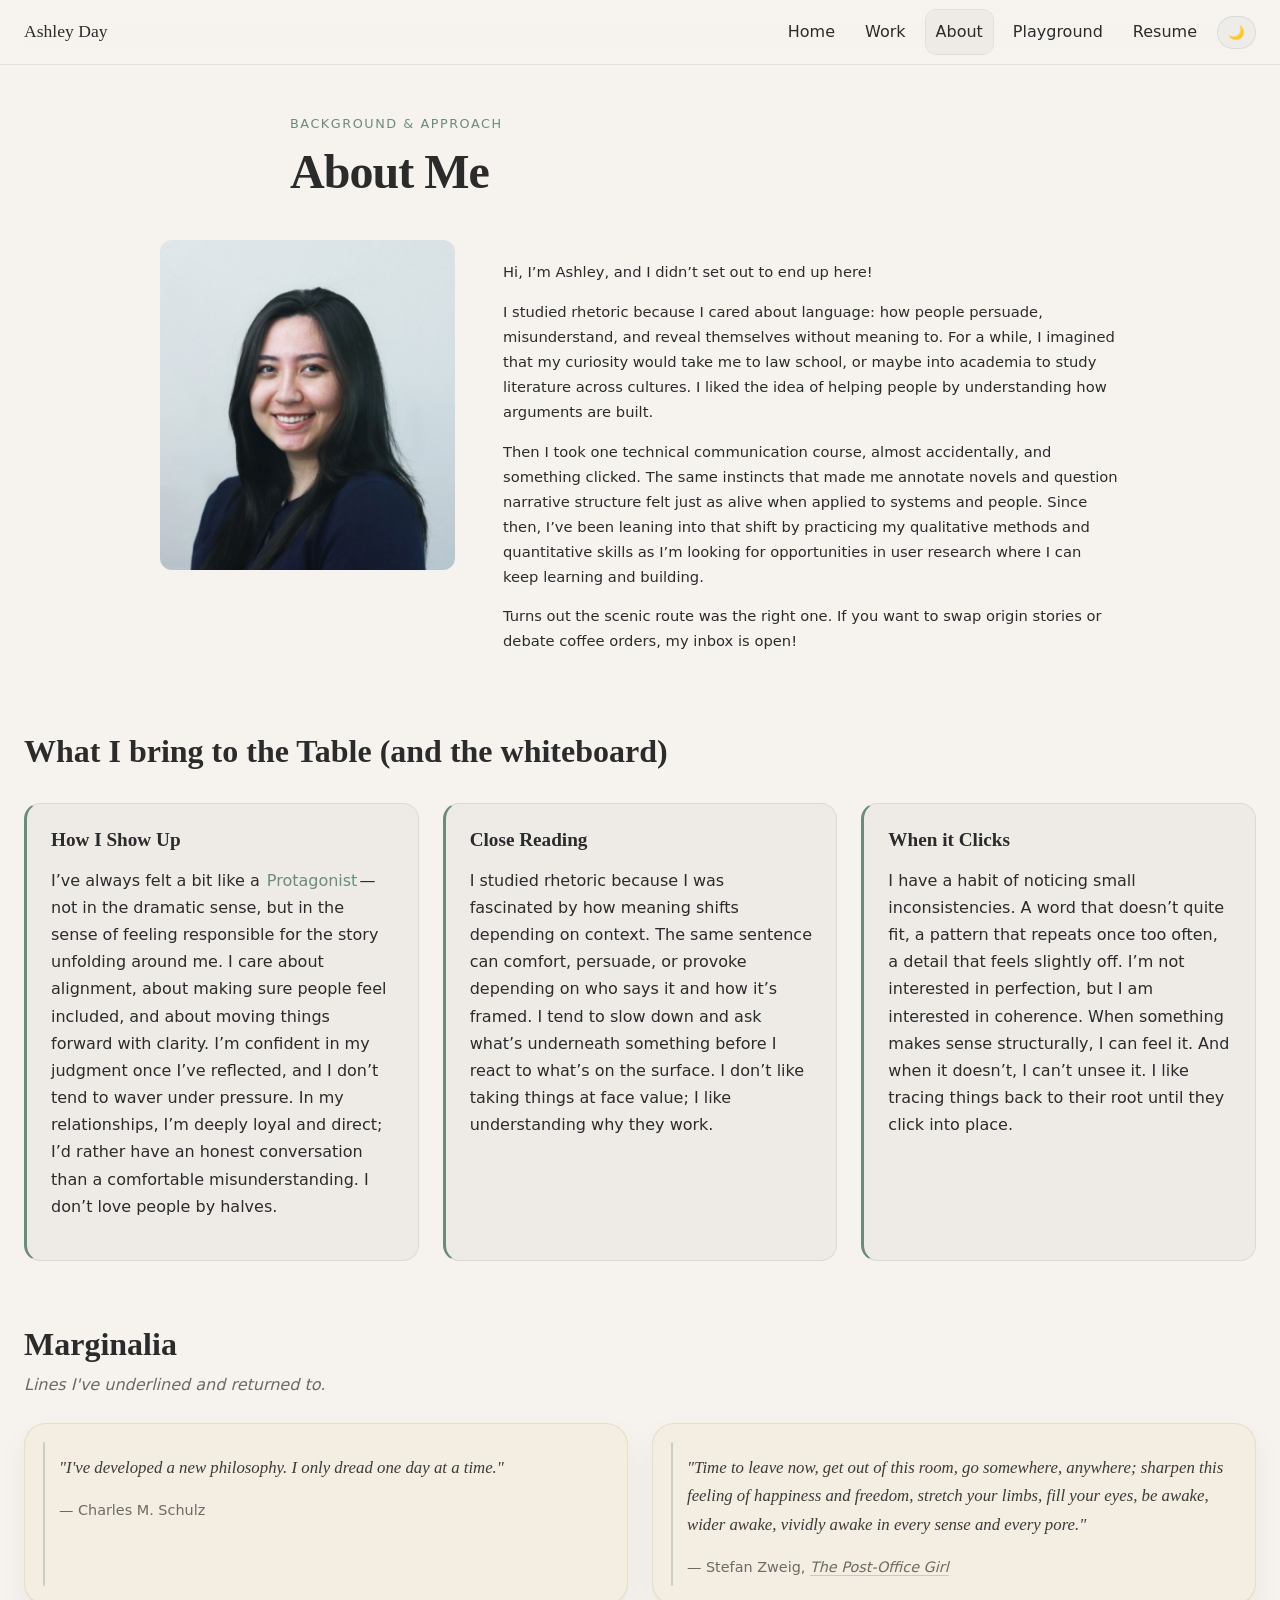
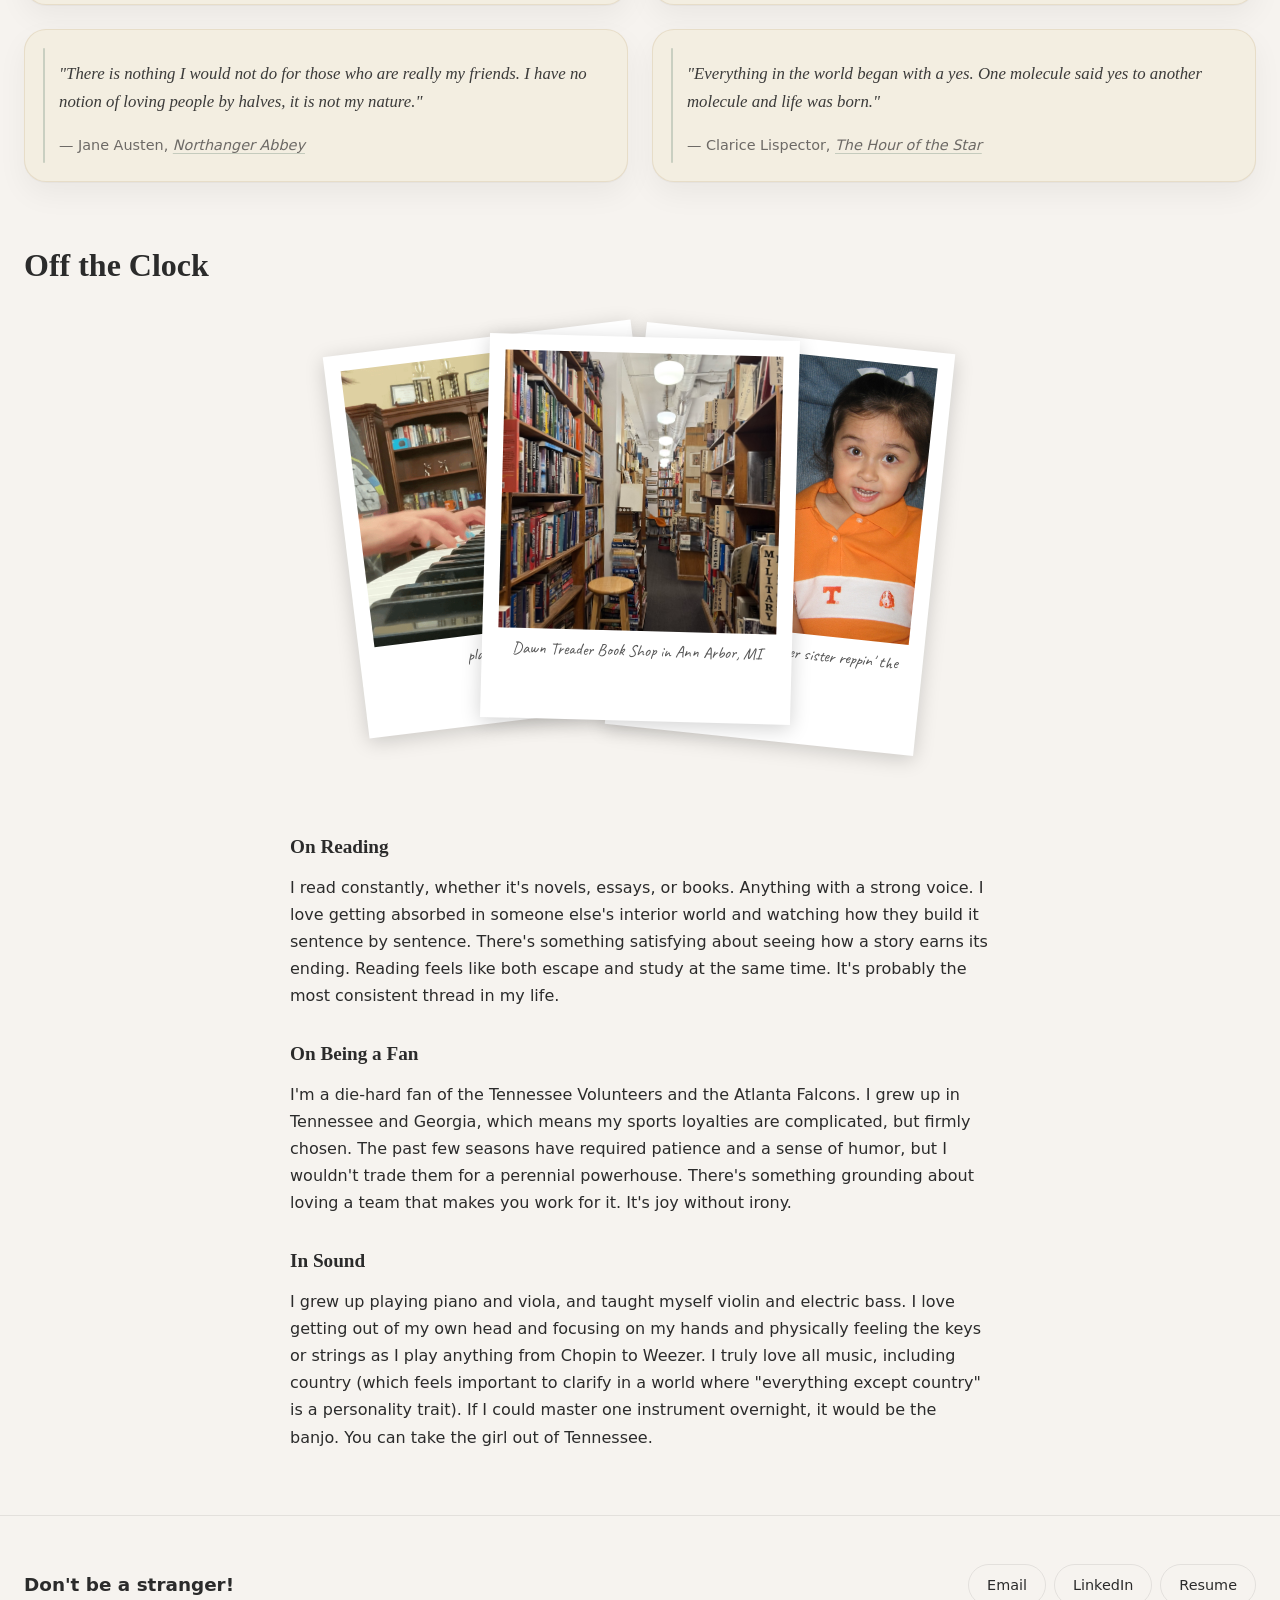
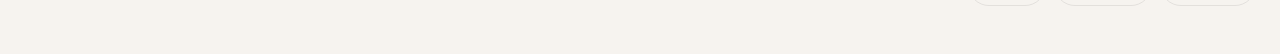
==== about.html @ da772ac4 "Initial commit: adding my portfolio html, css, and js files to repo" ====
<!doctype html>
<html lang="en" data-theme="light">

<head>
  <meta charset="utf-8" />
  <meta name="viewport" content="width=device-width, initial-scale=1" />
  <title>About Me</title>
  <link rel="preconnect" href="https://fonts.googleapis.com" />
  <link rel="preconnect" href="https://fonts.gstatic.com" crossorigin />
  <link href="https://fonts.googleapis.com/css2?family=Caveat:wght@400;500&display=swap" rel="stylesheet" />
  <link rel="stylesheet" href="styles.css" />
</head>

<body>
  <a class="skip-link" href="#main">Skip to content</a>

  <header class="site-header">
    <nav class="nav container" aria-label="Primary">
      <a class="brand" href="index.html">Ashley Day</a>
      <div class="nav-links">
        <a href="index.html">Home</a>
        <a href="projects/work.html">Work</a>
        <a class="active" href="about.html">About</a>
        <a href="playground.html">Playground</a>
        <a href="#">Resume</a>
        <button class="theme-toggle" type="button" aria-label="Toggle dark mode">
          <span class="theme-toggle__icon" aria-hidden="true">🌙</span>
        </button>
      </div>
    </nav>
  </header>

  <main id="main" class="container">
    <header class="page-header reading">
      <p class="kicker">Background & approach</p>
      <h1>About Me</h1>
    </header>

    <section class="about-intro">
      <img class="about-photo" src="images/aboutme.jpeg" alt="Ashley Day" />

      <div class="about-bio">
        <p>
          Hi, I’m Ashley, and I didn’t set out to end up here!
        </p>

        <p>
          I studied rhetoric because I cared about language: how people persuade, misunderstand, and reveal themselves
          without meaning to. For a
          while, I imagined that my curiosity would take me to law school, or maybe into academia to study literature
          across cultures. I liked the idea of helping people by understanding how arguments are built.
        </p>

        <p>
          Then I took one technical communication course, almost accidentally, and something clicked. The same instincts
          that made me annotate novels and question narrative structure felt just as alive when applied to systems and
          people.
          Since then, I’ve been leaning into that shift by practicing my qualitative methods and
          quantitative skills as I’m looking for opportunities in user research where I can keep learning and building.

        </p>
        <p>
          Turns out the scenic route was the right one. If you want to swap origin stories or debate coffee orders, my
          inbox is open!
        </p>
      </div>
    </section>

    <section class="section">
      <h2>What I bring to the Table (and the whiteboard)</h2>

      <div class="cards">
        <article class="card">
          <h3>How I Show Up</h3>
          <p>I’ve always felt a bit like a <a class="tooltip-link"
              href="https://www.16personalities.com/enfj-personality" target="_blank" rel="noopener"
              data-tooltip="ENFJ — The Protagonist">Protagonist</a>—not in the dramatic sense, but in the sense of
            feeling
            responsible for the story unfolding around me. I care about alignment, about making sure people feel
            included, and about moving things forward with clarity. I’m confident in my judgment once I’ve reflected,
            and I don’t tend to waver under pressure. In my relationships, I’m deeply loyal and direct; I’d rather have
            an honest conversation than a comfortable misunderstanding. I don’t love people by halves.
          </p>
        </article>

        <article class="card">
          <h3>Close Reading</h3>
          <p>I studied rhetoric because I was fascinated by how meaning shifts depending on context. The same sentence
            can comfort, persuade, or provoke depending on who says it and how it’s framed. I tend to slow down and ask
            what’s underneath something before I react to what’s on the surface. I don’t like taking things at face
            value; I like understanding why they work.</p>
        </article>

        <article class="card">
          <h3>When it Clicks</h3>
          <p>I have a habit of noticing small inconsistencies. A word that doesn’t quite fit, a pattern that repeats
            once too often, a detail that feels slightly off. I’m not interested in perfection, but I am interested in
            coherence. When something makes sense structurally, I can feel it. And when it doesn’t, I can’t unsee it. I
            like tracing things back to their root until they click into place.
          </p>
        </article>
      </div>
    </section>

    <section class="section">
      <h2>Marginalia</h2>
      <h4>Lines I've underlined and returned to.</h4>

      <div class="quote-grid">
        <blockquote class="quote card" tabindex="0">
          <p>"I've developed a new philosophy. I only dread one day at a time."</p>
          <cite>— Charles M. Schulz</cite>
        </blockquote>

        <blockquote class="quote card" tabindex="0">
          <p>"Time to leave now, get out of this room, go somewhere, anywhere; sharpen this feeling of happiness and
            freedom, stretch your limbs, fill your eyes, be awake, wider awake, vividly awake in every sense and every
            pore."</p>
          <cite>— Stefan Zweig, <em>The Post-Office Girl</em></cite>
        </blockquote>

        <blockquote class="quote card" tabindex="0">
          <p>"There is nothing I would not do for those who are really my friends. I have no notion of loving people by
            halves, it is not my nature."</p>
          <cite>— Jane Austen, <em>Northanger Abbey</em></cite>
        </blockquote>

        <blockquote class="quote card" tabindex="0">
          <p>"Everything in the world began with a yes. One molecule said yes to another molecule and life was born."
          </p>
          <cite>— Clarice Lispector, <em>The Hour of the Star</em></cite>
        </blockquote>
      </div>
    </section>

    <section class="section">
      <h2>Off the Clock</h2>

      <div class="polaroid-stack">
        <div class="polaroid" data-slot="left" tabindex="0" role="button" aria-label="View photo">
          <img src="images/piano.GIF" alt="Playing the piano" />
          <p class="polaroid-caption">playing the piano</p>
        </div>
        <div class="polaroid" data-slot="center">
          <img src="images/bookstore.jpg" alt="Bookstore" />
          <p class="polaroid-caption">Dawn Treader Book Shop in Ann Arbor, MI</p>
        </div>
        <div class="polaroid" data-slot="right" tabindex="0" role="button" aria-label="View photo">
          <img src="images/go vols.jpg" alt="Baby Ashley and sister in Vols gear" />
          <p class="polaroid-caption">Baby Ashley and my younger sister reppin' the Vols</p>
        </div>
      </div>

      <div class="reading">
        <h3>On Reading</h3>
        <p>I read constantly, whether it's novels, essays, or books. Anything with a strong voice. I love getting
          absorbed in someone else's interior world and watching how they build it sentence by sentence. There's
          something
          satisfying about seeing how a story earns its ending. Reading feels like both escape and study at the same
          time.
          It's probably the most consistent thread in my life.</p>

        <h3>On Being a Fan</h3>
        <p>I'm a die-hard fan of the Tennessee Volunteers and the Atlanta Falcons. I grew up in Tennessee and Georgia,
          which means my sports loyalties are complicated, but firmly chosen. The past few seasons have required
          patience
          and a sense of humor, but I wouldn't trade them for a perennial powerhouse. There's something grounding about
          loving a team that makes you work for it. It's joy without irony.</p>

        <h3>In Sound</h3>
        <p>I grew up playing piano and viola, and taught myself violin and electric bass. I love getting out of my own
          head and focusing on my hands and physically feeling the keys or strings as I play anything from Chopin to
          Weezer. I truly love all music, including country (which feels important to clarify in a world where
          "everything
          except country" is a personality trait). If I could master one instrument overnight, it would be the banjo.
          You
          can take the girl out of Tennessee.</p>
      </div>
    </section>


  </main>

  <footer class="site-footer">
    <div class="container footer-inner">
      <div class="footer-cta">
        <p class="muted">Don't be a stranger!</p>
      </div>
      <div class="footer-links footer-links--styled">
        <a href="mailto:ashhday@umich.edu">Email</a>
        <a href="https://www.linkedin.com/in/ashleyhday/" target="_blank">LinkedIn</a>
        <a href="#">Resume</a>
      </div>
    </div>
  </footer>

  <script src="script.js"></script>
</body>

</html>
---- styles.css ----
/* ---------- Base + tokens ---------- */
:root {
  --bg: #f6f3ef;
  --text: #2b2b2b;
  --muted: #6d6a66;
  --card: rgba(0, 0, 0, 0.03);
  --border: rgba(0, 0, 0, 0.08);
  --accent: #6e8b7a;
  --accent-soft: #c48a8a;

  --space-xs: 4px;
  --space-sm: 8px;
  --space-base: 16px;
  --space-md: 24px;
  --space-lg: 32px;
  --space-xl: 48px;
  --space-xxl: 64px;

  --radius: 16px;
  --reading: 700px;
  --container: 1300px;
}

[data-theme="dark"] {
  --bg: #1e1e1e;
  --text: #e8e6e3;
  --muted: #b8b5b2;
  --card: rgba(255, 255, 255, 0.04);
  --border: rgba(255, 255, 255, 0.12);
  --accent: #8faf9d;
  --accent-soft: #d8a3a3;
}

/* ---------- Reset-ish ---------- */
* {
  box-sizing: border-box;
}

.theme-transitioning *,
.theme-transitioning *::before,
.theme-transitioning *::after {
  transition: background-color 0.25s ease, color 0.25s ease,
    border-color 0.25s ease, outline-color 0.25s ease !important;
}

html,
body {
  height: 100%;
}

body {
  margin: 0;
  background: var(--bg);
  color: var(--text);
  font-family: ui-sans-serif, system-ui, -apple-system, Segoe UI, Roboto, Arial, sans-serif;
  line-height: 1.7;
}

img {
  max-width: 100%;
  height: auto;
  display: block;
}

a {
  color: inherit;
  text-underline-offset: 0.2em;
}

a:hover {
  text-decoration-color: var(--accent);
}

/* specialized link on home hero */
.about-hero .univ-link {
  text-decoration: none;
  display: inline-block;
  margin-bottom: var(--space-sm);
  color: inherit;
  background: linear-gradient(to right, #00274c, #ffcb05) no-repeat left center;
  background-size: 0% 100%;
  border-radius: 3px;
  padding: 0 3px;
  transition: background-size 0.3s ease, color 0.3s ease;
}

.about-hero .univ-link:hover {
  background-size: 100% 100%;
  color: #fff;
}

.about-hero .univ-emoji {
  margin-left: var(--space-xs);
  color: inherit;
  /* don't change color on hover */
  vertical-align: middle;
}

.skip-link {
  position: absolute;
  left: -999px;
  top: 8px;
  background: var(--bg);
  border: 1px solid var(--border);
  padding: 8px 12px;
  border-radius: 10px;
}

.skip-link:focus {
  left: 8px;
  z-index: 10;
}

/* ---------- Layout ---------- */
.container {
  max-width: var(--container);
  margin: 0 auto;
  padding: 0 var(--space-md);
}

.reading {
  max-width: var(--reading);
  margin-inline: auto;
}

.section {
  margin-block: var(--space-xxl);
}

/* ---------- About ---------- */
.about-intro {
  max-width: 960px;
  margin-inline: auto;
  display: flex;
  align-items: flex-start;
  gap: var(--space-xl);
}

.about-photo {
  width: 295px;
  height: 330px;
  min-width: 295px;
  border-radius: 12px;
  object-fit: cover;
  object-position: center top;
  display: block;
  flex-shrink: 0;
}

@media (max-width: 640px) {
  .about-intro {
    flex-direction: column;
    align-items: center;
  }

  .about-photo {
    width: 100%;
    min-width: unset;
    max-width: 320px;
    height: 280px;
  }
}

.about-bio {
  padding-top: var(--space-xs);
  font-size: 0.92rem;
}

.tooltip-link {
  text-decoration: none;
  color: var(--accent);
  position: relative;
  background: linear-gradient(var(--accent), var(--accent)) no-repeat left center;
  background-size: 0% 100%;
  border-radius: 3px;
  padding: 0 2px;
  transition: background-size 0.25s ease, color 0.25s ease;
}

.tooltip-link:hover {
  background-size: 100% 100%;
  color: var(--bg);
}

.tooltip-link::after {
  content: attr(data-tooltip);
  position: absolute;
  bottom: calc(100% + 8px);
  left: 50%;
  transform: translateX(-50%);
  background: var(--text);
  color: var(--bg);
  font-size: 0.78rem;
  font-family: ui-sans-serif, system-ui, sans-serif;
  padding: 4px 10px;
  border-radius: 6px;
  white-space: nowrap;
  opacity: 0;
  pointer-events: none;
  transition: opacity 0.15s ease;
}

.tooltip-link:hover::after {
  opacity: 1;
}

.quote-grid {
  display: grid;
  gap: var(--space-md);
  grid-template-columns: 1fr;
}

@media (min-width: 600px) {
  .quote-grid {
    grid-template-columns: 1fr 1fr;
  }
}

@media (min-width: 1400px) {
  .quote-grid {
    grid-template-columns: repeat(4, 1fr);
  }
}

.quote p {
  font-style: italic;
  color: var(--muted);
  margin: 0 0 var(--space-sm) 0;
}

.quote cite {
  font-size: 0.85rem;
  color: var(--muted);
  font-style: normal;
}

.reading>h3 {
  margin-top: var(--space-lg);
}

.section:not(.reading)>h2 {
  white-space: nowrap;
}

/* ---------- Hero + page headers ---------- */
.about-hero {
  padding: var(--space-xxl) 0 var(--space-xl);
}

.page-header {
  padding: var(--space-xl) 0 var(--space-lg);
}

.cta-row {
  display: flex;
  gap: var(--space-sm);
  flex-wrap: wrap;
}

/* ---------- Header / nav ---------- */
.site-header {
  position: sticky;
  top: 0;
  background: color-mix(in srgb, var(--bg) 92%, transparent);
  backdrop-filter: blur(10px);
  border-bottom: 1px solid var(--border);
  z-index: 5;
}

.nav {
  display: flex;
  align-items: center;
  justify-content: space-between;
  min-height: 64px;
}

.brand {
  font-family: ui-serif, Georgia, "Times New Roman", Times, serif;
  font-size: 1.1rem;
  text-decoration: none;
}

.nav-links {
  display: flex;
  gap: 10px;
  align-items: center;
}

.nav-links a {
  text-decoration: none;
  padding: 8px 10px;
  border-radius: 10px;
}

.nav-links a.active {
  outline: 1px solid var(--border);
  background: var(--card);
}

.theme-toggle {
  border: 1px solid var(--border);
  background: var(--card);
  border-radius: 999px;
  padding: 8px 10px;
  cursor: pointer;
}

/* ---------- Typography ---------- */
h1,
h2,
h3 {
  font-family: ui-serif, Georgia, "Times New Roman", Times, serif;
  line-height: 1.2;
  margin: 0 0 var(--space-sm) 0;
}

h1 {
  font-size: 3rem;
  letter-spacing: -0.02em;
}

h2 {
  font-size: 2rem;
  margin-top: var(--space-xl);
}

h3 {
  font-size: 1.2rem;
}

.kicker {
  letter-spacing: 0.12em;
  text-transform: uppercase;
  font-size: 0.8rem;
  color: var(--accent);
  margin: 0 0 var(--space-sm) 0;
}

.lede {
  font-size: 1.1rem;
  color: var(--muted);
  margin: 0 0 var(--space-md) 0;
}

/* ---------- Buttons ---------- */
.button {
  display: inline-block;
  padding: 10px 14px;
  border-radius: 999px;
  background: var(--text);
  color: var(--bg);
  text-decoration: none;
  border: 1px solid var(--text);
}

.button-ghost {
  background: transparent;
  color: var(--text);
  border: 1px solid var(--border);
}


/* ---------- Cards ---------- */
.cards {
  display: grid;
  gap: var(--space-md);
  grid-template-columns: 1fr;
  margin-top: var(--space-lg);
}

@media (min-width: 900px) {
  .cards {
    grid-template-columns: repeat(3, 1fr);
  }
}

.card {
  border: 1px solid var(--border);
  background: var(--card);
  border-radius: var(--radius);
  padding: var(--space-md);
}

.cards .card {
  border-left: 3px solid var(--accent);
}

.cards .card:hover {
  background: color-mix(in srgb, var(--accent) 6%, var(--bg));
  box-shadow: 0 4px 20px color-mix(in srgb, var(--accent) 12%, transparent);
}

.bullets {
  padding-left: 18px;
  margin: var(--space-sm) 0 0 0;
}

.bullets li {
  margin: 6px 0;
}


.section > h4 {
  font-weight: normal;
  font-style: italic;
  color: var(--muted);
  font-size: 1rem;
  margin: 0 0 var(--space-md) 0;
}

/* Card base */
.quote.card {
  position: relative;
  margin: 0;
  /* blockquote default margins */
  padding: 30px 28px 24px 34px;
  /* extra left padding for margin line */
  border-radius: 22px;

  /* vintage paper */
  background: color-mix(in srgb, #e8d5a3 18%, var(--bg));
  border: 1px solid color-mix(in srgb, #c4a97d 25%, transparent);

  /* soft lift */
  box-shadow:
    0 1px 0 rgba(0, 0, 0, .03),
    0 12px 30px rgba(0, 0, 0, .05);

  overflow: hidden;
}

/* Notebook margin rule */
.quote.card::before {
  content: "";
  position: absolute;
  left: 18px;
  top: 18px;
  bottom: 18px;
  width: 2px;
  border-radius: 2px;
  background: color-mix(in srgb, var(--accent) 35%, transparent);
  opacity: .9;
}

/* Bookish oversized opening quote mark */
.quote.card::after {
  position: absolute;
  top: -14px;
  right: 18px;
  font-family: ui-serif, Georgia, "Times New Roman", Times, serif;
  font-size: 92px;
  line-height: 1;
  color: color-mix(in srgb, var(--text) 6%, transparent);
  pointer-events: none;
}

/* Quote text */
.quote.card p {
  margin: 0;
  font-family: ui-serif, Georgia, "Times New Roman", Times, serif;
  font-style: italic;
  font-size: 1.05rem;
  line-height: 1.7;
  color: color-mix(in srgb, var(--text) 92%, transparent);
}

/* Citation = footnote */
.quote.card cite {
  display: block;
  margin-top: 16px;
  font-family: ui-sans-serif, system-ui, -apple-system, Segoe UI, Roboto, Arial, sans-serif;
  font-size: .9rem;
  color: var(--muted);
  font-style: normal;
  /* keep cite from being italic */
}

/* Keep book titles italic inside cite */
.quote.card cite em {
  font-style: italic;
}

/* Dark mode adjustments */
[data-theme="dark"] .quote.card {
  background: color-mix(in srgb, #6b5a3a 18%, var(--bg));
  border-color: rgba(255, 255, 255, .12);
  box-shadow:
    0 1px 0 rgba(255, 255, 255, .04),
    0 18px 40px rgba(0, 0, 0, .35);
}

[data-theme="dark"] .quote.card::after {
  color: rgba(255, 255, 255, .06);
}


.quote.card cite em {
  text-decoration: underline;
  text-decoration-thickness: 1px;
  text-underline-offset: 3px;
  text-decoration-color: color-mix(in srgb, var(--accent) 35%, transparent);
}

/* ---------- Work grid ---------- */
.projects-grid {
  display: grid;
  gap: var(--space-md);
  grid-template-columns: 1fr;
  margin-bottom: var(--space-xxl);
}

@media (min-width: 900px) {
  .projects-grid {
    grid-template-columns: 1fr 1fr;
  }
}

.project-card {
  display: grid;
  grid-template-columns: 1fr;
  gap: var(--space-md);
  padding: var(--space-md);
  border-radius: var(--radius);
  border: 1px solid var(--border);
  background: var(--card);
  text-decoration: none;
}

.project-card:hover {
  outline: 1px solid color-mix(in srgb, var(--accent) 40%, transparent);
}

.project-card__thumb {
  border-radius: 14px;
  border: 1px dashed color-mix(in srgb, var(--accent) 30%, var(--border));
  background: color-mix(in srgb, var(--accent) 5%, var(--bg));
  min-height: 140px;
  display: grid;
  place-items: center;
  color: var(--muted);
}

.tags {
  display: flex;
  flex-wrap: wrap;
  gap: 8px;
  margin-top: var(--space-sm);
}

.tag {
  font-size: 0.8rem;
  padding: 4px 10px;
  border-radius: 999px;
  border: 1px solid var(--border);
  color: var(--muted);
}

.tag-soft {
  border-color: color-mix(in srgb, var(--accent-soft) 35%, var(--border));
}

.tag--research {
  background: #e8f5f0;
  border-color: #a8d5c2;
  color: #2d7a5e;
}

.tag--design {
  background: #f0ecfa;
  border-color: #c4b3f0;
  color: #6942c4;
}

.tag--code {
  background: #e8f0fb;
  border-color: #a8c0ee;
  color: #2b5cb8;
}

.tag--status {
  background: #fef7e6;
  border-color: #f0d080;
  color: #a07010;
}

[data-theme="dark"] .tag--research {
  background: color-mix(in srgb, #2d7a5e 15%, transparent);
  border-color: color-mix(in srgb, #2d7a5e 40%, transparent);
  color: #6ecfaa;
}

[data-theme="dark"] .tag--design {
  background: color-mix(in srgb, #6942c4 15%, transparent);
  border-color: color-mix(in srgb, #6942c4 40%, transparent);
  color: #b49cf0;
}

[data-theme="dark"] .tag--code {
  background: color-mix(in srgb, #2b5cb8 15%, transparent);
  border-color: color-mix(in srgb, #2b5cb8 40%, transparent);
  color: #8eb4f0;
}

[data-theme="dark"] .tag--status {
  background: color-mix(in srgb, #a07010 15%, transparent);
  border-color: color-mix(in srgb, #a07010 40%, transparent);
  color: #e0b040;
}

/* ---------- Syllabus ---------- */
.syllabus h2 {
  margin-bottom: var(--space-xs);
}

.syllabus-intro {
  font-style: italic;
  color: var(--muted);
  margin-bottom: var(--space-xl);
}

.syllabus-group {
  margin-bottom: var(--space-xl);
}

.syllabus-category {
  font-size: 0.72rem;
  font-weight: 700;
  letter-spacing: 0.1em;
  text-transform: uppercase;
  color: var(--muted);
  margin-bottom: var(--space-md);
  padding-bottom: var(--space-xs);
  border-bottom: 1px solid var(--border);
}

.syllabus-list {
  list-style: none;
  padding: 0;
  margin: 0;
  display: flex;
  flex-direction: column;
  gap: var(--space-md);
}

.syllabus-entry {
  display: flex;
  flex-direction: column;
  gap: 4px;
}

.syllabus-title {
  font-weight: 600;
  font-size: 0.95rem;
  margin: 0;
}

.syllabus-by {
  font-weight: 400;
  color: var(--muted);
}

.syllabus-note {
  font-style: italic;
  color: var(--muted);
  font-size: 0.88rem;
  margin: 0;
}

/* ---------- Favorite Things Board ---------- */
.fav-board {
  margin-bottom: var(--space-xxl);
}

.fav-board__header {
  display: flex;
  align-items: flex-end;
  justify-content: space-between;
  margin-bottom: var(--space-md);
  gap: var(--space-md);
}

.fav-board__header h2 {
  font-size: 1.1rem;
  margin: 0 0 2px;
}

.fav-board__subtitle {
  font-size: 0.8rem;
  color: var(--muted);
  font-style: italic;
  margin: 0;
}

.fav-board__toggle {
  font-size: 0.72rem;
  color: var(--muted);
  background: none;
  border: 1px solid var(--border);
  border-radius: 999px;
  padding: 4px 12px;
  cursor: pointer;
  white-space: nowrap;
  flex-shrink: 0;
  transition: color 0.2s ease, border-color 0.2s ease;
}

.fav-board__toggle:hover {
  color: var(--text);
  border-color: var(--text);
}

.fav-board__viewport {
  margin-inline: var(--space-md);
  overflow: hidden;
}

@media (min-width: 1080px) {
  .fav-board__viewport {
    margin-inline: var(--space-xl);
  }
}

.fav-board__canvas {
  position: relative;
  width: 100%;
  min-height: 600px;
  overflow: hidden;
  /* corkboard surface */
  background-color: #b5874a;
  background-image:
    url("data:image/svg+xml,%3Csvg xmlns='http://www.w3.org/2000/svg' width='4' height='4'%3E%3Crect width='4' height='4' fill='%23b5874a'/%3E%3Crect x='0' y='0' width='2' height='2' fill='%23c2944e' opacity='0.4'/%3E%3Crect x='2' y='2' width='2' height='2' fill='%23a87840' opacity='0.35'/%3E%3Crect x='1' y='2' width='1' height='1' fill='%23be9050' opacity='0.25'/%3E%3C/svg%3E"),
    radial-gradient(ellipse at 20% 80%, rgba(80, 45, 10, 0.25) 0%, transparent 55%),
    radial-gradient(ellipse at 80% 20%, rgba(60, 35, 8, 0.18) 0%, transparent 50%);
  /* frame border */
  border: 14px solid #5c3a1e;
  border-radius: 6px;
  outline: 3px solid #3a2010;
  box-shadow:
    0 0 0 1px #7a5030,
    8px 12px 32px rgba(0, 0, 0, 0.45),
    0 2px 6px rgba(0, 0, 0, 0.25);
}

.board-item {
  position: absolute;
  cursor: grab;
  user-select: none;
  animation: board-float var(--dur, 4s) ease-in-out infinite var(--delay, 0s);
}

.board-item:active {
  cursor: grabbing;
}

.board-item.is-dragging {
  animation: none;
  cursor: grabbing;
  z-index: 4;
}

.board-item.is-parked {
  animation: none;
  cursor: grab;
  transition: transform 0.3s ease;
}

.board-item img {
  display: block;
  width: var(--img-w, 92px);
  height: auto;
  pointer-events: none;
  filter: sepia(12%) saturate(0.88) brightness(0.97);
  box-shadow: 2px 4px 12px rgba(0, 0, 0, 0.35);
  transition: box-shadow 0.2s ease;
}

.board-item.is-dragging img {
  box-shadow: none;
}

.board-item--framed {
  background: #fdf8ef;
  padding: 6px 6px 22px;
  box-shadow: 2px 4px 12px rgba(0, 0, 0, 0.35);
  transition: box-shadow 0.2s ease;
}

.board-item--framed img {
  box-shadow: none;
  transition: none;
}

.board-item--flat img {
  box-shadow: none;
  transition: none;
}

.board-item--framed.is-dragging {
  box-shadow: none;
}

.fav-board__hint {
  font-size: 0.75rem;
  color: var(--muted);
  margin-top: var(--space-xs);
  font-style: italic;
  text-align: center;
}

.fav-board__canvas.no-motion .board-item {
  animation: none;
}

@keyframes board-float {
  0%, 100% { transform: translateY(0px) rotate(var(--rot, 0deg)); }
  50%       { transform: translateY(-8px) rotate(var(--rot, 0deg)); }
}

/* ---------- Corkboard: responsive image sizing ---------- */
@media (max-width: 1023px) {
  .board-item img {
    width: min(var(--img-w, 85px), 110px) !important;
  }

  .fav-board__hint,
  .fav-board__toggle {
    display: none;
  }
}

@media (max-width: 767px) {
  .board-item img {
    width: min(var(--img-w, 75px), 85px) !important;
  }
}

/* ---------- Playground ---------- */
.two-col {
  display: grid;
  grid-template-columns: 1fr;
  gap: var(--space-md);
}

@media (min-width: 900px) {
  .two-col {
    grid-template-columns: 1fr 1fr;
  }
}

.panel {
  border: 1px solid var(--border);
  background: var(--card);
  border-radius: var(--radius);
  padding: var(--space-md);
}

.list {
  margin: 0;
  padding-left: 18px;
}

.list li {
  margin: 8px 0;
}

.mini-grid {
  display: grid;
  grid-template-columns: 1fr;
  gap: var(--space-md);
}

@media (min-width: 900px) {
  .mini-grid {
    grid-template-columns: repeat(3, 1fr);
  }
}

.mini-card {
  border: 1px solid var(--border);
  background: var(--card);
  border-radius: var(--radius);
  padding: var(--space-md);
}

/* ---------- Case study meta ---------- */
.meta {
  display: grid;
  grid-template-columns: 1fr;
  gap: var(--space-md);
  margin: var(--space-lg) 0 0 0;
  padding: 0;
}

@media (min-width: 900px) {
  .meta {
    grid-template-columns: repeat(4, 1fr);
  }
}

.meta dt {
  font-size: 0.8rem;
  color: var(--muted);
  text-transform: uppercase;
  letter-spacing: 0.08em;
}

.meta dd {
  margin: 4px 0 0 0;
}

.img-block {
  margin-top: var(--space-md);
  border: 1px dashed var(--border);
  border-radius: var(--radius);
  min-height: 220px;
  display: grid;
  place-items: center;
  color: var(--muted);
}

/* ---------- Back link ---------- */
.back-link {
  display: inline-flex;
  align-items: center;
  gap: 6px;
  font-size: 0.85rem;
  color: var(--muted);
  text-decoration: none;
  padding: var(--space-xl) 0 0;
  margin-bottom: var(--space-sm);
  transition: color 0.2s ease;
}

.back-link:hover {
  color: var(--text);
  text-decoration: none;
}

/* ---------- Footer ---------- */
.site-footer {
  border-top: 1px solid var(--border);
  margin-top: var(--space-xxl);
  padding: var(--space-xl) 0;
}

/* ---------- Polaroid stack ---------- */
.polaroid-stack {
  position: relative;
  width: 760px;
  height: 470px;
  margin: var(--space-lg) auto var(--space-xl);
}

.polaroid {
  position: absolute;
  top: 20px;
  left: 50%;
  width: 310px;
  background: #fff;
  padding: 16px 16px 60px;
  box-shadow: 0 4px 20px rgba(0, 0, 0, 0.18);
  transition: transform 0.4s cubic-bezier(0.34, 1.4, 0.64, 1),
    box-shadow 0.3s ease, z-index 0s;
}

.polaroid img {
  display: block;
  width: 100%;
  aspect-ratio: 1 / 1;
  object-fit: cover;
}

.polaroid-caption {
  font-family: "Caveat", cursive;
  font-size: 1.05rem;
  font-weight: 400;
  text-align: center;
  color: #555;
  margin: 10px 0 0;
  line-height: 1.2;
}

.polaroid[data-slot="left"] {
  transform: translateX(calc(-50% - 140px)) rotate(-7deg);
  z-index: 1;
  cursor: pointer;
}

.polaroid[data-slot="center"] {
  transform: translateX(-50%) rotate(1.5deg);
  z-index: 3;
  cursor: default;
}

.polaroid[data-slot="right"] {
  transform: translateX(calc(-50% + 140px)) rotate(6deg);
  z-index: 2;
  cursor: pointer;
}

.polaroid[data-slot="left"]:hover,
.polaroid[data-slot="right"]:hover {
  box-shadow: 0 8px 32px rgba(0, 0, 0, 0.28);
}

.footer-inner {
  display: flex;
  justify-content: space-between;
  align-items: center;
  gap: var(--space-md);
  flex-wrap: wrap;
}

.footer-cta {
  display: flex;
  flex-direction: column;
  align-items: flex-start;
  gap: var(--space-sm);
}

.footer-cta p {
  margin: 0;
  font-size: 1.15rem;
  font-weight: 600;
  color: var(--text);
}

.footer-links--styled {
  display: flex;
  gap: var(--space-sm);
}

.footer-links--styled a {
  display: inline-block;
  padding: 8px 18px;
  border-radius: 999px;
  border: 1px solid var(--border);
  text-decoration: none;
  font-size: 0.9rem;
  transition: border-color 0.2s ease, background 0.2s ease, color 0.2s ease;
}

.footer-links--styled a:hover {
  border-color: var(--accent);
  background: color-mix(in srgb, var(--accent) 8%, transparent);
  color: var(--accent);
}

.muted {
  color: var(--muted);
}

/* ---------- Slideshow ---------- */
.slideshow-wrapper {
  width: 100%;
  max-width: 960px;
  margin: var(--space-xl) auto var(--space-xxl);
}

/* Scope design tokens for slide interiors so they don't leak into page */
.slide-viewport {
  width: 100%;
  aspect-ratio: 16 / 9;
  position: relative;
  overflow: hidden;
  border-radius: 12px;
  box-shadow: 0 24px 64px rgba(0, 0, 0, 0.18);

  --sl-dark:    #1C1C1E;
  --sl-light:   #F7F6F3;
  --sl-purple:  #534AB7;
  --sl-purpleL: #EEEDFE;
  --sl-teal:    #0F6E56;
  --sl-tealL:   #E1F5EE;
  --sl-coral:   #993C1D;
  --sl-coralL:  #FAECE7;
  --sl-muted:   #888780;
  --sl-card:    #EFEFEB;
  --sl-blur1:   #D3D1C7;
  --sl-blur2:   #B4B2A9;
  --sl-serif:   'EB Garamond', Georgia, serif;
  --sl-sans:    'DM Sans', system-ui, sans-serif;
}

.slide {
  position: absolute;
  inset: 0;
  opacity: 0;
  pointer-events: none;
  transition: opacity 0.35s ease;
}

.slide.active {
  opacity: 1;
  pointer-events: auto;
}

.slide-title {
  background: var(--sl-dark);
  display: flex;
  align-items: flex-start;
  padding: 6% 7% 6% 9%;
}

.slide-title .accent-bar {
  position: absolute;
  left: 0;
  top: 0;
  bottom: 0;
  width: 3%;
  background: var(--sl-purple);
}

.slide-title .content {
  display: flex;
  flex-direction: column;
  justify-content: center;
  height: 100%;
  gap: 0;
}

.slide-title h1 {
  font-family: var(--sl-serif);
  font-size: clamp(2rem, 5.5vw, 3.6rem);
  font-weight: 700;
  color: #fff;
  line-height: 1.12;
  margin-bottom: 5%;
}

.slide-title .subtitle {
  font-size: clamp(0.6rem, 1.3vw, 0.85rem);
  color: var(--sl-muted);
  margin-bottom: 6%;
  letter-spacing: 0.01em;
}

.slide-title .meta {
  display: flex;
  flex-direction: column;
  gap: 0.3em;
}

.slide-title .meta-row {
  font-size: clamp(0.55rem, 1.1vw, 0.75rem);
  color: #666663;
}

.slide-title .meta-row strong {
  color: var(--sl-muted);
  font-weight: 500;
  margin-right: 0.4em;
}

.slide-content {
  background: var(--sl-light);
  padding: 3.5% 5%;
  display: flex;
  flex-direction: column;
}

.section-pill {
  display: inline-block;
  align-self: flex-start;
  font-size: clamp(0.5rem, 1vw, 0.65rem);
  font-weight: 500;
  padding: 0.3em 0.9em;
  border-radius: 4px;
  margin-bottom: 2.5%;
  letter-spacing: 0.04em;
}

.cols {
  display: grid;
  grid-template-columns: repeat(3, 1fr);
  gap: 3%;
  flex: 1;
}

.col {
  display: flex;
  flex-direction: column;
  gap: 0;
}

.doc-mock {
  background: var(--sl-card);
  border: 0.5px solid var(--sl-blur1);
  border-radius: 4px;
  padding: 8% 7%;
  flex: 0 0 auto;
  aspect-ratio: 3 / 2.6;
  display: flex;
  flex-direction: column;
  gap: 5px;
  overflow: hidden;
  margin-bottom: 4%;
}

.doc-line {
  height: 5px;
  border-radius: 2px;
  background: var(--sl-blur1);
}

.doc-line.dark { background: var(--sl-blur2); }

.doc-line.highlight {
  position: relative;
  border-radius: 2px;
}

.doc-line .word {
  position: absolute;
  left: 0;
  top: 50%;
  transform: translateY(-50%);
  font-size: 6px;
  font-weight: 600;
  font-family: var(--sl-sans);
  white-space: nowrap;
  padding: 1px 4px;
  border-radius: 2px;
  letter-spacing: 0.02em;
}

.col-title {
  font-family: var(--sl-serif);
  font-size: clamp(0.75rem, 1.7vw, 1.1rem);
  font-weight: 700;
  color: var(--sl-dark);
  margin-bottom: 3%;
  line-height: 1.2;
}

.col-body {
  font-size: clamp(0.55rem, 1.1vw, 0.75rem);
  color: var(--sl-muted);
  line-height: 1.55;
}

.slideshow-controls {
  display: flex;
  align-items: center;
  justify-content: center;
  gap: 1.5rem;
  margin-top: 1.4rem;
}

.ss-nav-btn {
  background: var(--text);
  color: var(--bg);
  border: none;
  border-radius: 8px;
  width: 44px;
  height: 44px;
  cursor: pointer;
  font-size: 1.1rem;
  display: flex;
  align-items: center;
  justify-content: center;
  transition: opacity 0.18s, transform 0.12s;
}

.ss-nav-btn:hover { opacity: 0.7; }
.ss-nav-btn:active { transform: scale(0.95); }
.ss-nav-btn:disabled { opacity: 0.25; cursor: default; }

.ss-nav-dots {
  display: flex;
  gap: 0.5rem;
  align-items: center;
}

.ss-nav-dot {
  width: 7px;
  height: 7px;
  border-radius: 50%;
  background: var(--border);
  border: 1px solid var(--border);
  cursor: pointer;
  padding: 0;
  transition: background 0.18s, transform 0.15s;
}

.ss-nav-dot.active {
  background: var(--text);
  border-color: var(--text);
  transform: scale(1.3);
}

.ss-slide-counter {
  font-size: 0.75rem;
  color: var(--muted);
  min-width: 3rem;
  text-align: center;
  font-variant-numeric: tabular-nums;
}

.case-meta {
  display: grid;
  grid-template-columns: repeat(3, 1fr);
  gap: var(--space-sm);
  margin-bottom: var(--space-xl);
}

.case-meta .card {
  border-left: 3px solid var(--accent);
}

@media (max-width: 600px) {
  .case-meta {
    grid-template-columns: 1fr;
  }
}

.case-section {
  margin-bottom: var(--space-xxl);
}

.case-section__label {
  padding-bottom: var(--space-xs);
  border-bottom: 1px solid var(--border);
  margin-bottom: var(--space-lg);
}

.case-grid {
  display: grid;
  grid-template-columns: repeat(3, 1fr);
  grid-template-rows: auto 1fr;
  column-gap: var(--space-xl);
  row-gap: 0;
  align-items: start;
}

.case-grid > div {
  display: grid;
  grid-row: span 2;
  grid-template-rows: subgrid;
  row-gap: var(--space-xs);
}

.case-grid h3 {
  font-size: 0.95rem;
  font-weight: 600;
  margin: 0;
}

.case-grid p,
.case-grid ul {
  font-size: 0.88rem;
  color: var(--muted);
  line-height: 1.65;
  margin: 0;
}

@media (max-width: 700px) {
  .case-grid {
    grid-template-columns: 1fr;
    grid-template-rows: unset;
  }

  .case-grid > div {
    grid-row: unset;
    grid-template-rows: unset;
  }
}

.case-img-placeholder {
  width: 100%;
  aspect-ratio: 16 / 7;
  background: var(--card);
  border: 1px dashed var(--border);
  border-radius: var(--radius);
  display: flex;
  align-items: center;
  justify-content: center;
  color: var(--muted);
  font-size: 0.78rem;
  letter-spacing: 0.04em;
  margin-bottom: var(--space-lg);
}

.case-rows {
  display: flex;
  flex-direction: column;
}

.case-row {
  display: grid;
  grid-template-columns: 200px 1fr;
  gap: var(--space-lg);
  padding: var(--space-md) 0;
  border-bottom: 1px solid var(--border);
}

.case-row:last-child {
  border-bottom: none;
}

.case-row h3 {
  font-size: 0.95rem;
  font-weight: 600;
  margin: 0;
  padding-top: 2px;
}

.case-row p {
  font-size: 0.88rem;
  color: var(--muted);
  line-height: 1.65;
  margin: 0;
}

@media (max-width: 600px) {
  .case-row {
    grid-template-columns: 1fr;
    gap: var(--space-xs);
  }
}
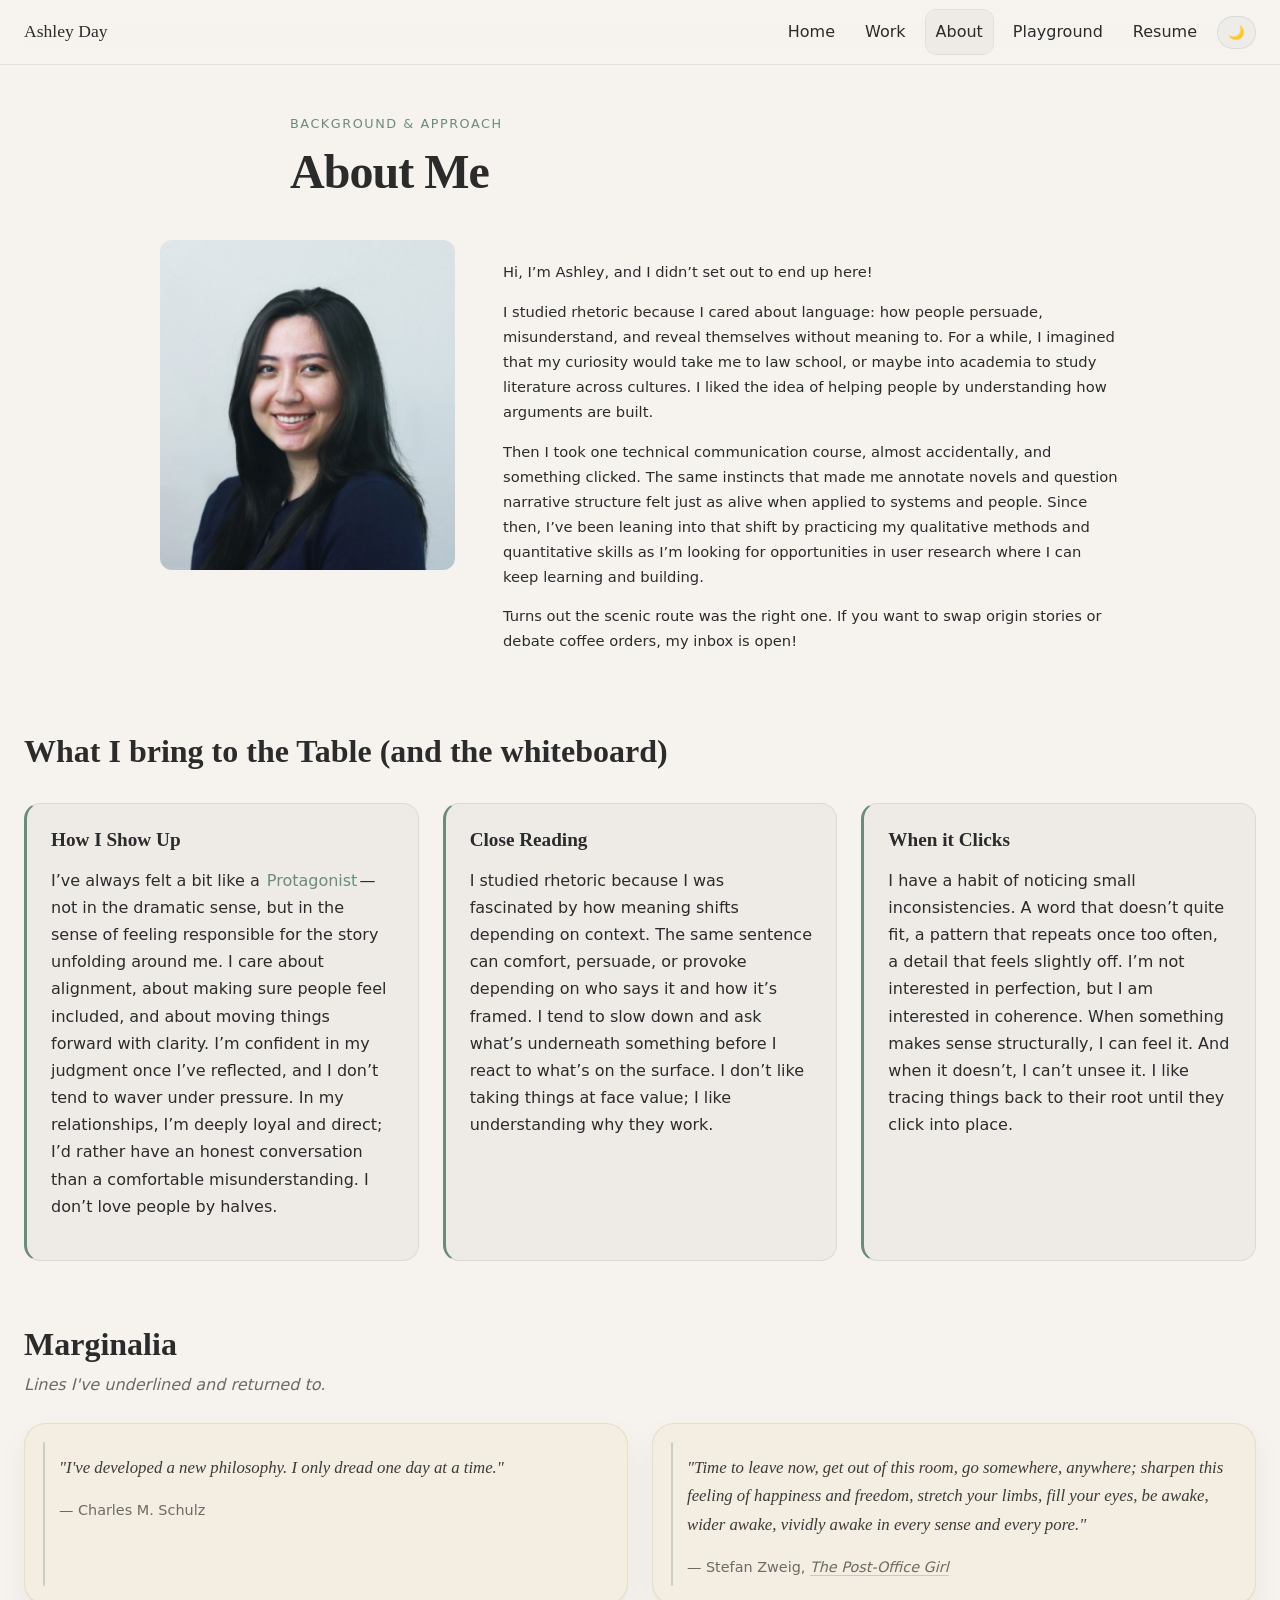
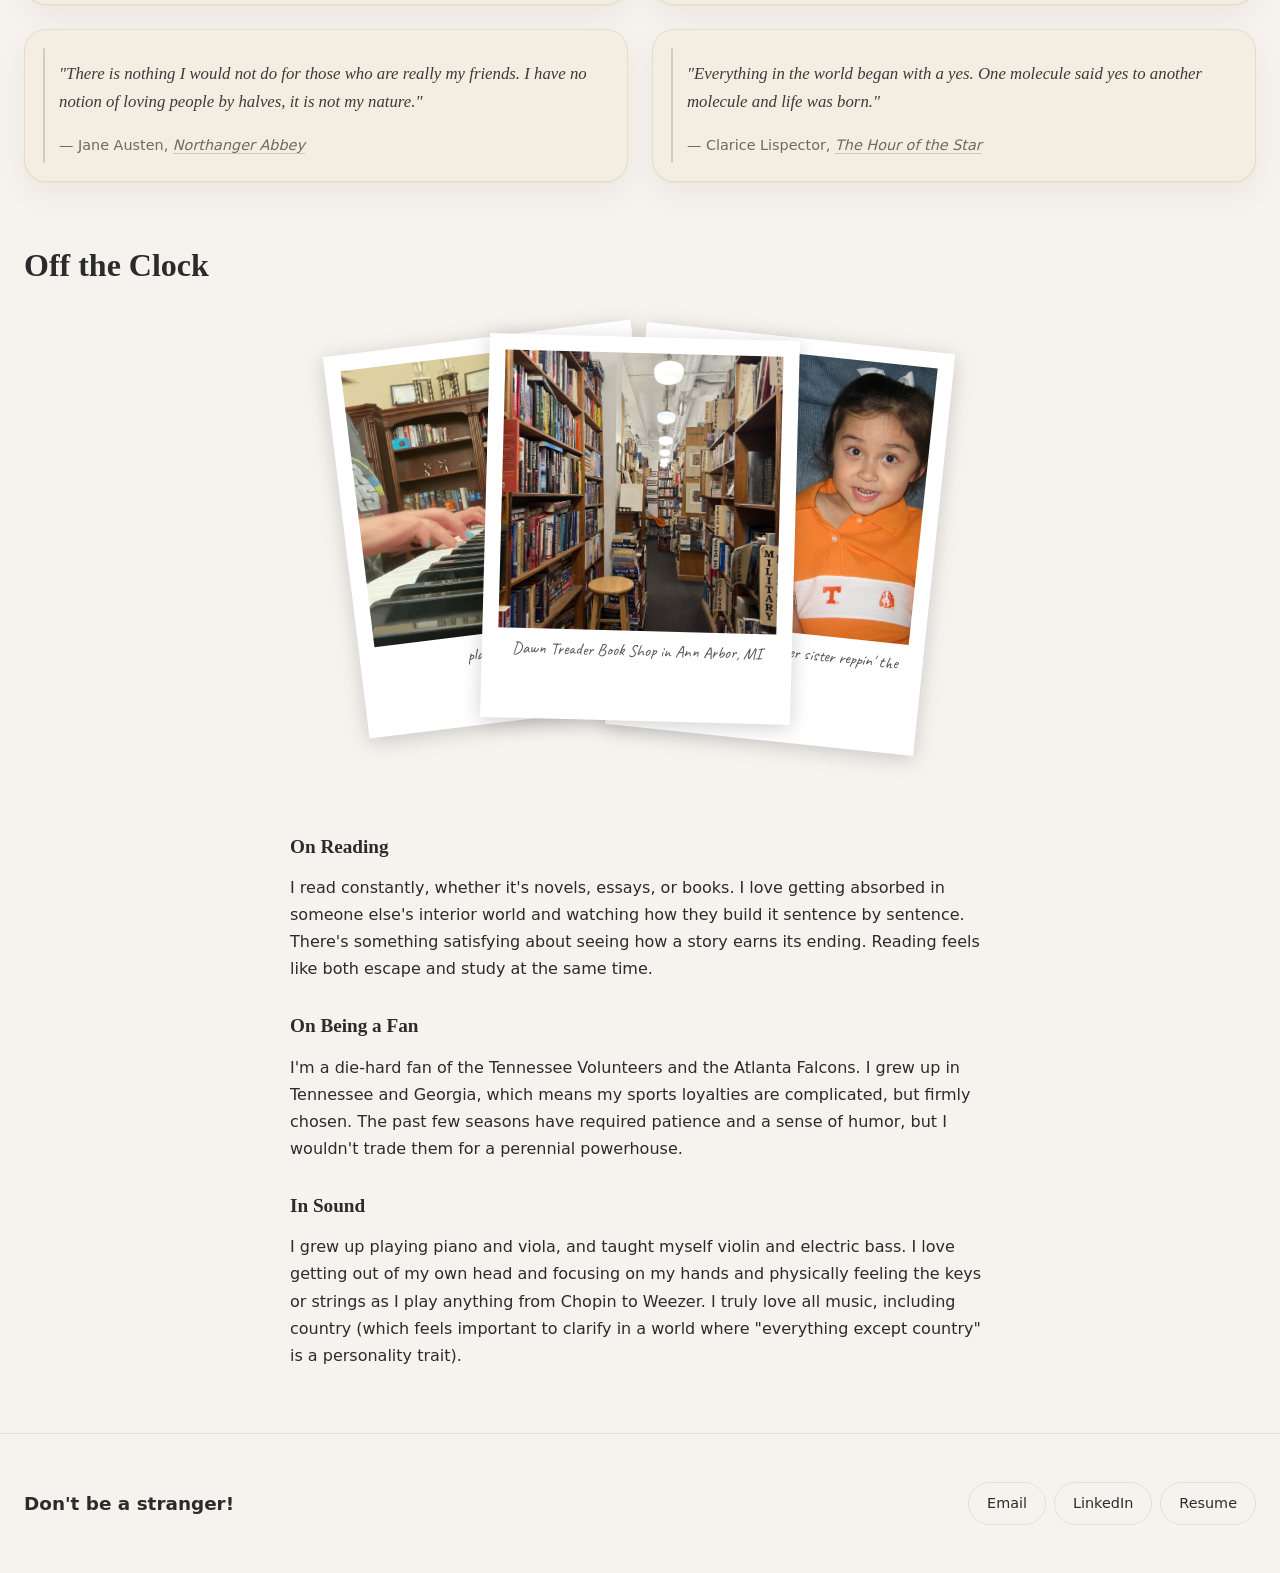
==== commit 0613d7da: "add project images and portfolio updates" ====
--- a/about.html
+++ b/about.html
@@ -8,6 +8,7 @@
   <link rel="preconnect" href="https://fonts.googleapis.com" />
   <link rel="preconnect" href="https://fonts.gstatic.com" crossorigin />
   <link href="https://fonts.googleapis.com/css2?family=Caveat:wght@400;500&display=swap" rel="stylesheet" />
+  <link rel="icon" type="image/png" href="images/ui/favicon.png" />
   <link rel="stylesheet" href="styles.css" />
 </head>
 
@@ -37,7 +38,7 @@
     </header>
 
     <section class="about-intro">
-      <img class="about-photo" src="images/aboutme.jpeg" alt="Ashley Day" />
+      <img class="about-photo" src="images/about/aboutme.jpeg" alt="Ashley Day" />
 
       <div class="about-bio">
         <p>
@@ -138,43 +139,39 @@
 
       <div class="polaroid-stack">
         <div class="polaroid" data-slot="left" tabindex="0" role="button" aria-label="View photo">
-          <img src="images/piano.GIF" alt="Playing the piano" />
+          <img src="images/about/piano.GIF" alt="Playing the piano" />
           <p class="polaroid-caption">playing the piano</p>
         </div>
         <div class="polaroid" data-slot="center">
-          <img src="images/bookstore.jpg" alt="Bookstore" />
+          <img src="images/about/bookstore.jpg" alt="Bookstore" />
           <p class="polaroid-caption">Dawn Treader Book Shop in Ann Arbor, MI</p>
         </div>
         <div class="polaroid" data-slot="right" tabindex="0" role="button" aria-label="View photo">
-          <img src="images/go vols.jpg" alt="Baby Ashley and sister in Vols gear" />
+          <img src="images/about/go vols.jpg" alt="Baby Ashley and sister in Vols gear" />
           <p class="polaroid-caption">Baby Ashley and my younger sister reppin' the Vols</p>
         </div>
       </div>
 
       <div class="reading">
         <h3>On Reading</h3>
-        <p>I read constantly, whether it's novels, essays, or books. Anything with a strong voice. I love getting
+        <p>I read constantly, whether it's novels, essays, or books. I love getting
           absorbed in someone else's interior world and watching how they build it sentence by sentence. There's
           something
           satisfying about seeing how a story earns its ending. Reading feels like both escape and study at the same
-          time.
-          It's probably the most consistent thread in my life.</p>
+          time.</p>
 
         <h3>On Being a Fan</h3>
         <p>I'm a die-hard fan of the Tennessee Volunteers and the Atlanta Falcons. I grew up in Tennessee and Georgia,
           which means my sports loyalties are complicated, but firmly chosen. The past few seasons have required
           patience
-          and a sense of humor, but I wouldn't trade them for a perennial powerhouse. There's something grounding about
-          loving a team that makes you work for it. It's joy without irony.</p>
+          and a sense of humor, but I wouldn't trade them for a perennial powerhouse.</p>
 
         <h3>In Sound</h3>
         <p>I grew up playing piano and viola, and taught myself violin and electric bass. I love getting out of my own
           head and focusing on my hands and physically feeling the keys or strings as I play anything from Chopin to
           Weezer. I truly love all music, including country (which feels important to clarify in a world where
           "everything
-          except country" is a personality trait). If I could master one instrument overnight, it would be the banjo.
-          You
-          can take the girl out of Tennessee.</p>
+          except country" is a personality trait).</p>
       </div>
     </section>
 
--- a/styles.css
+++ b/styles.css
@@ -40,7 +40,7 @@
 .theme-transitioning *::before,
 .theme-transitioning *::after {
   transition: background-color 0.25s ease, color 0.25s ease,
-    border-color 0.25s ease, outline-color 0.25s ease !important;
+    border-color 0.25s ease, outline-color 0.25s ease, filter 0.25s ease !important;
 }
 
 html,
@@ -247,6 +247,45 @@
   padding: var(--space-xxl) 0 var(--space-xl);
 }
 
+.hero-inner {
+  display: flex;
+  align-items: center;
+  gap: 64px;
+}
+
+.hero-text {
+  flex: 0 0 auto;
+  width: 500px;
+  min-width: 0;
+  margin-left: var(--space-xl);
+}
+
+.hero-photo {
+  flex: 2;
+  min-width: 340px;
+  display: flex;
+  justify-content: center;
+  align-items: center;
+}
+
+.hero-photo img {
+  display: block;
+  width: 100%;
+  max-width: 480px;
+  height: auto;
+  border-radius: 8px;
+}
+
+@media (max-width: 767px) {
+  .hero-inner {
+    flex-direction: column-reverse;
+  }
+
+  .hero-photo img {
+    max-width: 320px;
+  }
+}
+
 .page-header {
   padding: var(--space-xl) 0 var(--space-lg);
 }
@@ -400,7 +439,7 @@
 }
 
 
-.section > h4 {
+.section>h4 {
   font-weight: normal;
   font-style: italic;
   color: var(--muted);
@@ -491,6 +530,10 @@
 
 [data-theme="dark"] .quote.card::after {
   color: rgba(255, 255, 255, .06);
+}
+
+[data-theme="dark"] .hero-photo img {
+  filter: invert(1) sepia(0.15);
 }
 
 
@@ -812,8 +855,15 @@
 }
 
 @keyframes board-float {
-  0%, 100% { transform: translateY(0px) rotate(var(--rot, 0deg)); }
-  50%       { transform: translateY(-8px) rotate(var(--rot, 0deg)); }
+
+  0%,
+  100% {
+    transform: translateY(0px) rotate(var(--rot, 0deg));
+  }
+
+  50% {
+    transform: translateY(-8px) rotate(var(--rot, 0deg));
+  }
 }
 
 /* ---------- Corkboard: responsive image sizing ---------- */
@@ -1003,6 +1053,72 @@
   box-shadow: 0 8px 32px rgba(0, 0, 0, 0.28);
 }
 
+/* Persona stack — no polaroid styling, bigger images, wider spread */
+.polaroid-stack--plain {
+  width: 100%;
+  height: 720px;
+  margin-bottom: var(--space-sm);
+}
+
+.polaroid-stack--plain .polaroid {
+  width: 600px;
+  background: none;
+  padding: 0;
+  box-shadow: 0 4px 24px rgba(0, 0, 0, 0.15);
+}
+
+.polaroid-stack--plain .polaroid img {
+  aspect-ratio: auto;
+  border-radius: 4px;
+}
+
+.polaroid-stack--plain .polaroid-caption {
+  display: none;
+}
+
+.persona-stack-hint {
+  font-size: 0.8rem;
+  color: var(--muted);
+  text-align: center;
+  margin: 0 0 var(--space-lg);
+}
+
+.scenario-list {
+  display: flex;
+  flex-direction: column;
+  gap: var(--space-md);
+  margin-bottom: var(--space-xl);
+}
+
+.scenario h4 {
+  font-size: 0.85rem;
+  font-weight: 600;
+  margin: 0 0 var(--space-xs);
+}
+
+.scenario p {
+  margin: 0;
+  font-size: 0.8rem;
+  color: var(--muted);
+}
+
+.polaroid-stack--plain .polaroid[data-slot="left"] {
+  transform: translateX(calc(-50% - 220px)) rotate(-4deg);
+}
+
+.polaroid-stack--plain .polaroid[data-slot="center"] {
+  transform: translateX(-50%) rotate(0deg);
+}
+
+.polaroid-stack--plain .polaroid[data-slot="right"] {
+  transform: translateX(calc(-50% + 220px)) rotate(4deg);
+}
+
+.polaroid-stack--plain .polaroid[data-slot="left"]:hover,
+.polaroid-stack--plain .polaroid[data-slot="right"]:hover {
+  box-shadow: 0 8px 32px rgba(0, 0, 0, 0.25);
+}
+
 .footer-inner {
   display: flex;
   justify-content: space-between;
@@ -1066,20 +1182,20 @@
   border-radius: 12px;
   box-shadow: 0 24px 64px rgba(0, 0, 0, 0.18);
 
-  --sl-dark:    #1C1C1E;
-  --sl-light:   #F7F6F3;
-  --sl-purple:  #534AB7;
+  --sl-dark: #1C1C1E;
+  --sl-light: #F7F6F3;
+  --sl-purple: #534AB7;
   --sl-purpleL: #EEEDFE;
-  --sl-teal:    #0F6E56;
-  --sl-tealL:   #E1F5EE;
-  --sl-coral:   #993C1D;
-  --sl-coralL:  #FAECE7;
-  --sl-muted:   #888780;
-  --sl-card:    #EFEFEB;
-  --sl-blur1:   #D3D1C7;
-  --sl-blur2:   #B4B2A9;
-  --sl-serif:   'EB Garamond', Georgia, serif;
-  --sl-sans:    'DM Sans', system-ui, sans-serif;
+  --sl-teal: #0F6E56;
+  --sl-tealL: #E1F5EE;
+  --sl-coral: #993C1D;
+  --sl-coralL: #FAECE7;
+  --sl-muted: #888780;
+  --sl-card: #EFEFEB;
+  --sl-blur1: #D3D1C7;
+  --sl-blur2: #B4B2A9;
+  --sl-serif: 'EB Garamond', Georgia, serif;
+  --sl-sans: 'DM Sans', system-ui, sans-serif;
 }
 
 .slide {
@@ -1203,7 +1319,9 @@
   background: var(--sl-blur1);
 }
 
-.doc-line.dark { background: var(--sl-blur2); }
+.doc-line.dark {
+  background: var(--sl-blur2);
+}
 
 .doc-line.highlight {
   position: relative;
@@ -1262,9 +1380,18 @@
   transition: opacity 0.18s, transform 0.12s;
 }
 
-.ss-nav-btn:hover { opacity: 0.7; }
-.ss-nav-btn:active { transform: scale(0.95); }
-.ss-nav-btn:disabled { opacity: 0.25; cursor: default; }
+.ss-nav-btn:hover {
+  opacity: 0.7;
+}
+
+.ss-nav-btn:active {
+  transform: scale(0.95);
+}
+
+.ss-nav-btn:disabled {
+  opacity: 0.25;
+  cursor: default;
+}
 
 .ss-nav-dots {
   display: flex;
@@ -1333,7 +1460,7 @@
   align-items: start;
 }
 
-.case-grid > div {
+.case-grid>div {
   display: grid;
   grid-row: span 2;
   grid-template-rows: subgrid;
@@ -1360,10 +1487,18 @@
     grid-template-rows: unset;
   }
 
-  .case-grid > div {
+  .case-grid>div {
     grid-row: unset;
     grid-template-rows: unset;
   }
+}
+
+.case-img {
+  display: block;
+  width: 88%;
+  height: auto;
+  border-radius: 4px;
+  margin: 0 auto var(--space-xl);
 }
 
 .case-img-placeholder {
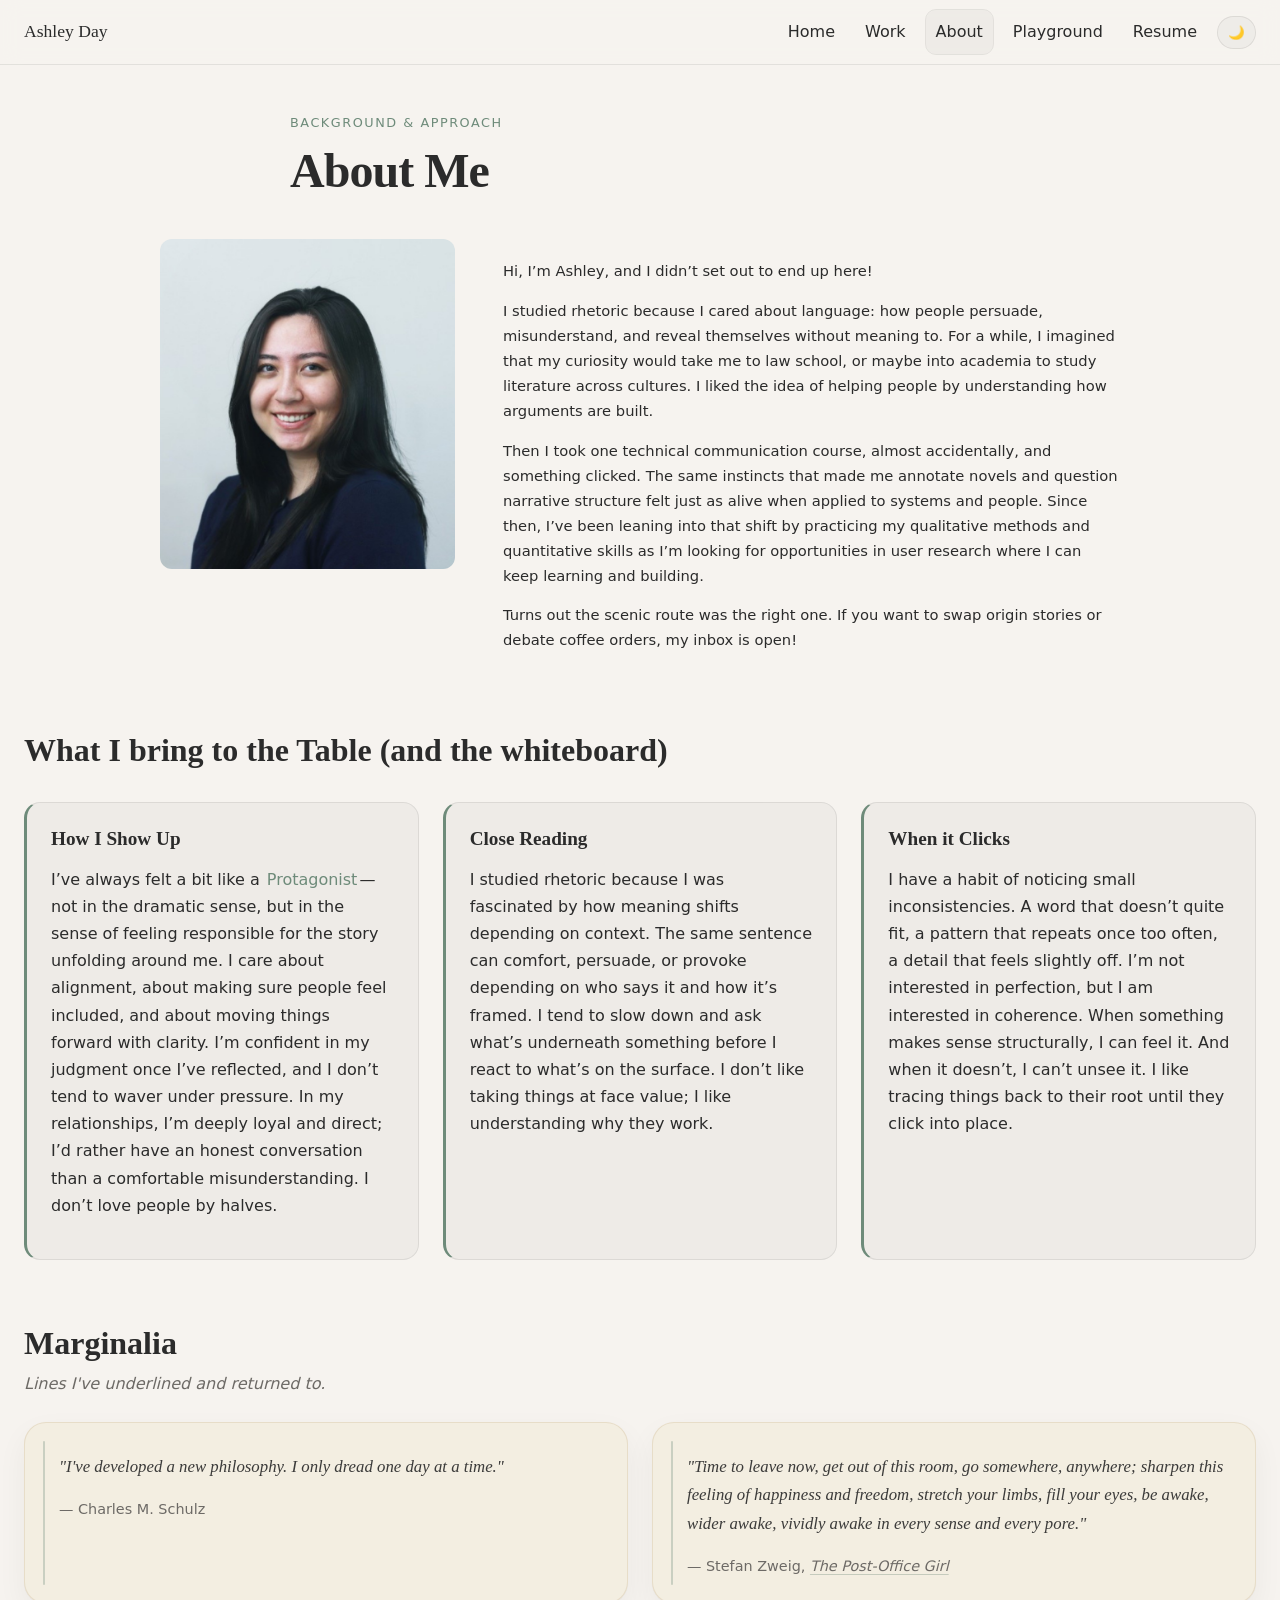
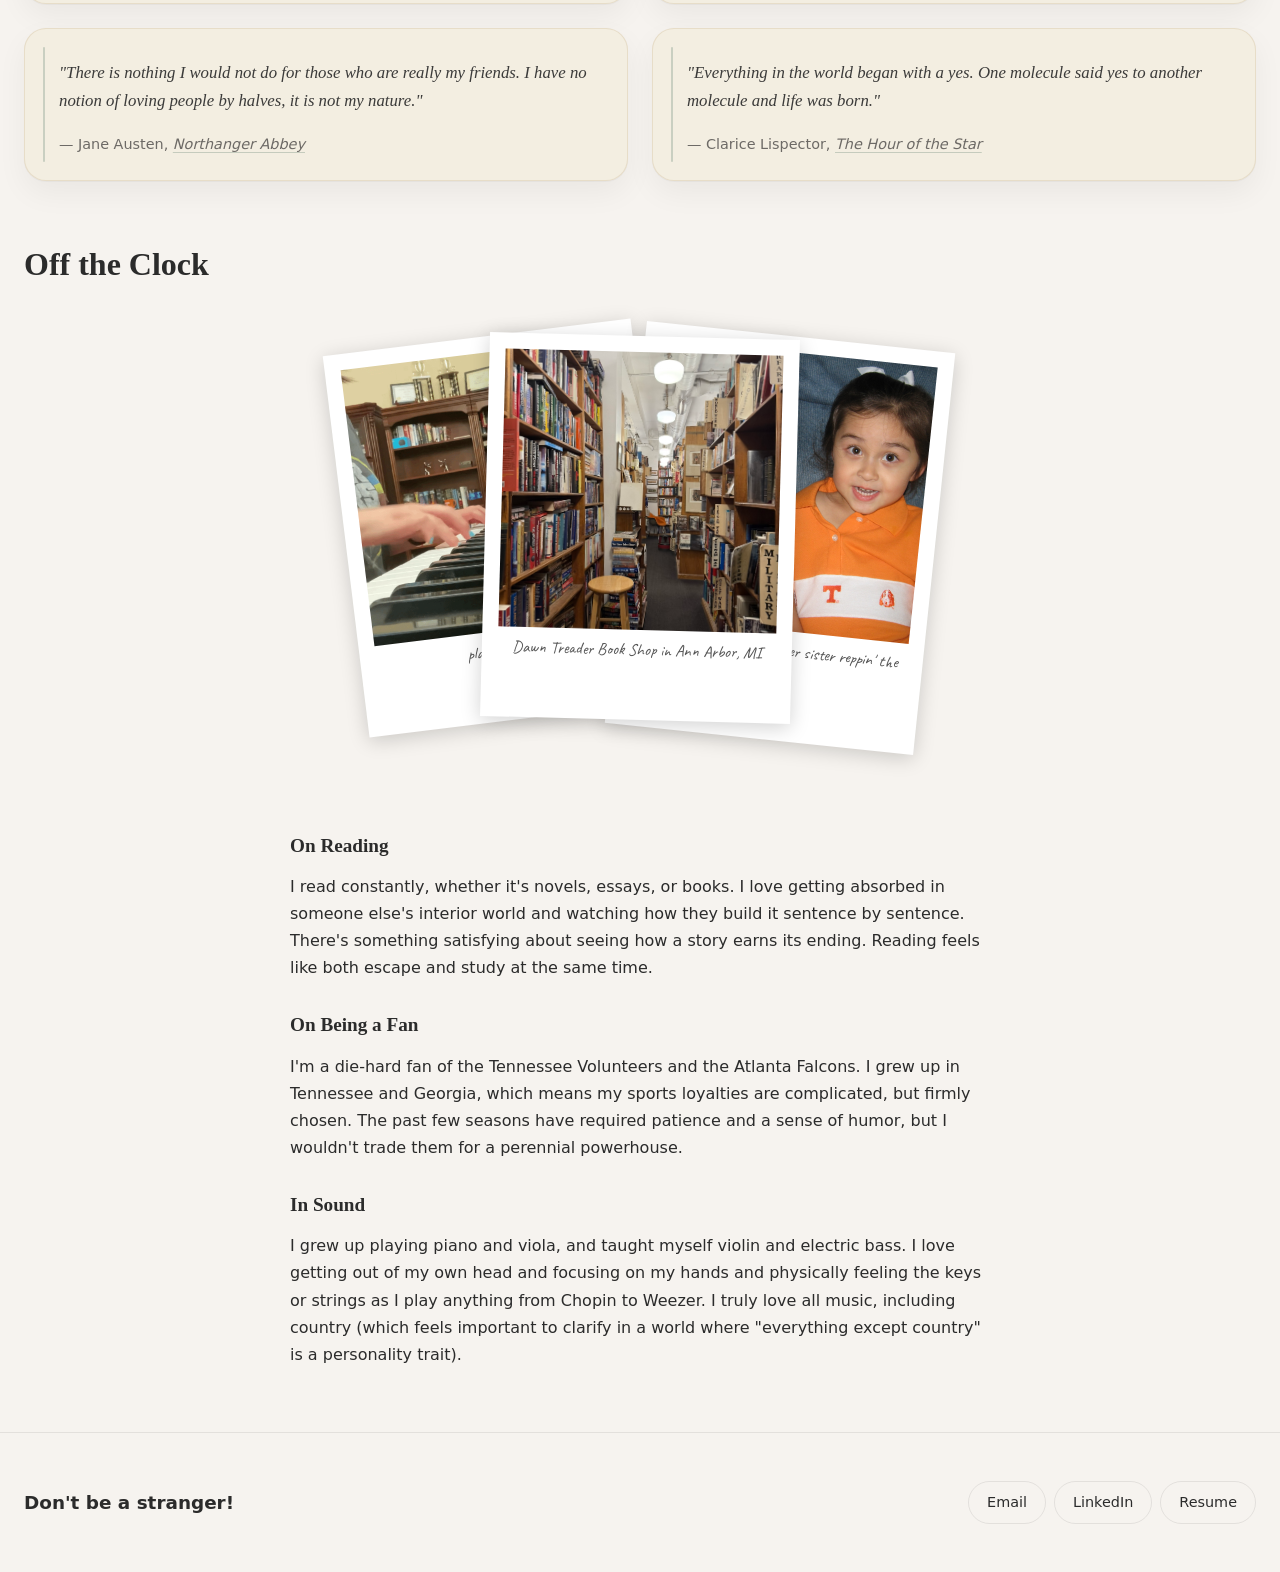
==== commit 0acc27a7: "updated PageCount page, fixed responsiveness of nav bar" ====
--- a/about.html
+++ b/about.html
@@ -18,12 +18,15 @@
   <header class="site-header">
     <nav class="nav container" aria-label="Primary">
       <a class="brand" href="index.html">Ashley Day</a>
+      <button class="hamburger" aria-label="Toggle menu" aria-expanded="false">
+        <span></span><span></span><span></span>
+      </button>
       <div class="nav-links">
         <a href="index.html">Home</a>
         <a href="projects/work.html">Work</a>
         <a class="active" href="about.html">About</a>
         <a href="playground.html">Playground</a>
-        <a href="#">Resume</a>
+        <a href="Ashley Day Resume.pdf" target="_blank">Resume</a>
         <button class="theme-toggle" type="button" aria-label="Toggle dark mode">
           <span class="theme-toggle__icon" aria-hidden="true">🌙</span>
         </button>
@@ -186,7 +189,7 @@
       <div class="footer-links footer-links--styled">
         <a href="mailto:ashhday@umich.edu">Email</a>
         <a href="https://www.linkedin.com/in/ashleyhday/" target="_blank">LinkedIn</a>
-        <a href="#">Resume</a>
+        <a href="Ashley Day Resume.pdf" target="_blank">Resume</a>
       </div>
     </div>
   </footer>
--- a/styles.css
+++ b/styles.css
@@ -50,6 +50,7 @@
 
 body {
   margin: 0;
+  padding-top: 64px;
   background: var(--bg);
   color: var(--text);
   font-family: ui-sans-serif, system-ui, -apple-system, Segoe UI, Roboto, Arial, sans-serif;
@@ -298,12 +299,86 @@
 
 /* ---------- Header / nav ---------- */
 .site-header {
-  position: sticky;
+  position: fixed;
   top: 0;
+  width: 100%;
   background: color-mix(in srgb, var(--bg) 92%, transparent);
   backdrop-filter: blur(10px);
   border-bottom: 1px solid var(--border);
   z-index: 5;
+  transition: transform 0.3s ease;
+}
+
+.site-header.nav-hidden {
+  transform: translateY(-100%);
+}
+
+.hamburger {
+  display: none;
+  flex-direction: column;
+  justify-content: center;
+  gap: 5px;
+  background: none;
+  border: none;
+  cursor: pointer;
+  padding: 8px;
+  border-radius: 10px;
+}
+
+.hamburger span {
+  display: block;
+  width: 22px;
+  height: 2px;
+  background: var(--text);
+  border-radius: 2px;
+  transition: transform 0.25s ease, opacity 0.25s ease;
+}
+
+.hamburger.open span:nth-child(1) {
+  transform: translateY(7px) rotate(45deg);
+}
+
+.hamburger.open span:nth-child(2) {
+  opacity: 0;
+  transform: scaleX(0);
+}
+
+.hamburger.open span:nth-child(3) {
+  transform: translateY(-7px) rotate(-45deg);
+}
+
+@media (max-width: 768px) {
+  .hamburger {
+    display: flex;
+  }
+
+  .nav-links {
+    display: none;
+    position: absolute;
+    top: 100%;
+    left: 0;
+    right: 0;
+    flex-direction: column;
+    align-items: flex-start;
+    padding: 12px 16px 20px;
+    background: color-mix(in srgb, var(--bg) 96%, transparent);
+    backdrop-filter: blur(10px);
+    border-bottom: 1px solid var(--border);
+    gap: 4px;
+  }
+
+  .nav-links.open {
+    display: flex;
+  }
+
+  .nav-links a {
+    width: 100%;
+    padding: 10px 12px;
+  }
+
+  .theme-toggle {
+    margin-top: 4px;
+  }
 }
 
 .nav {
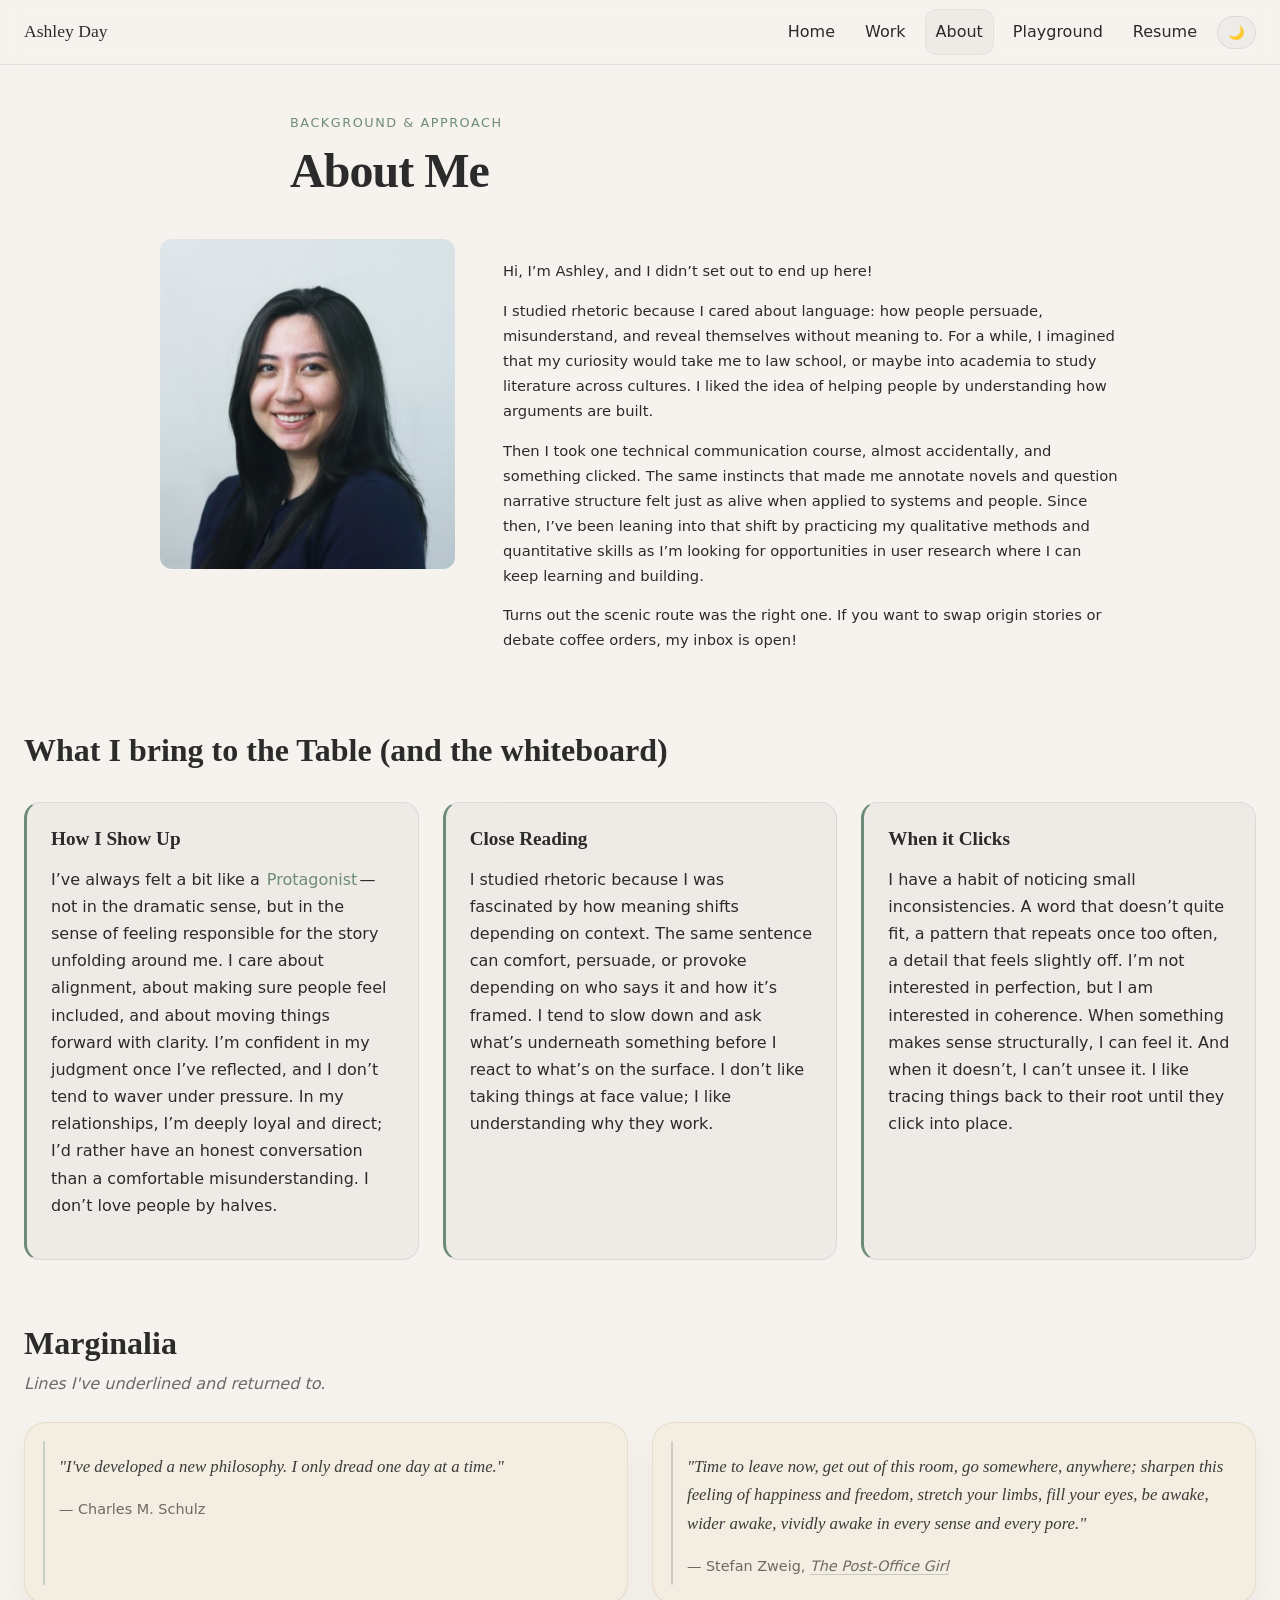
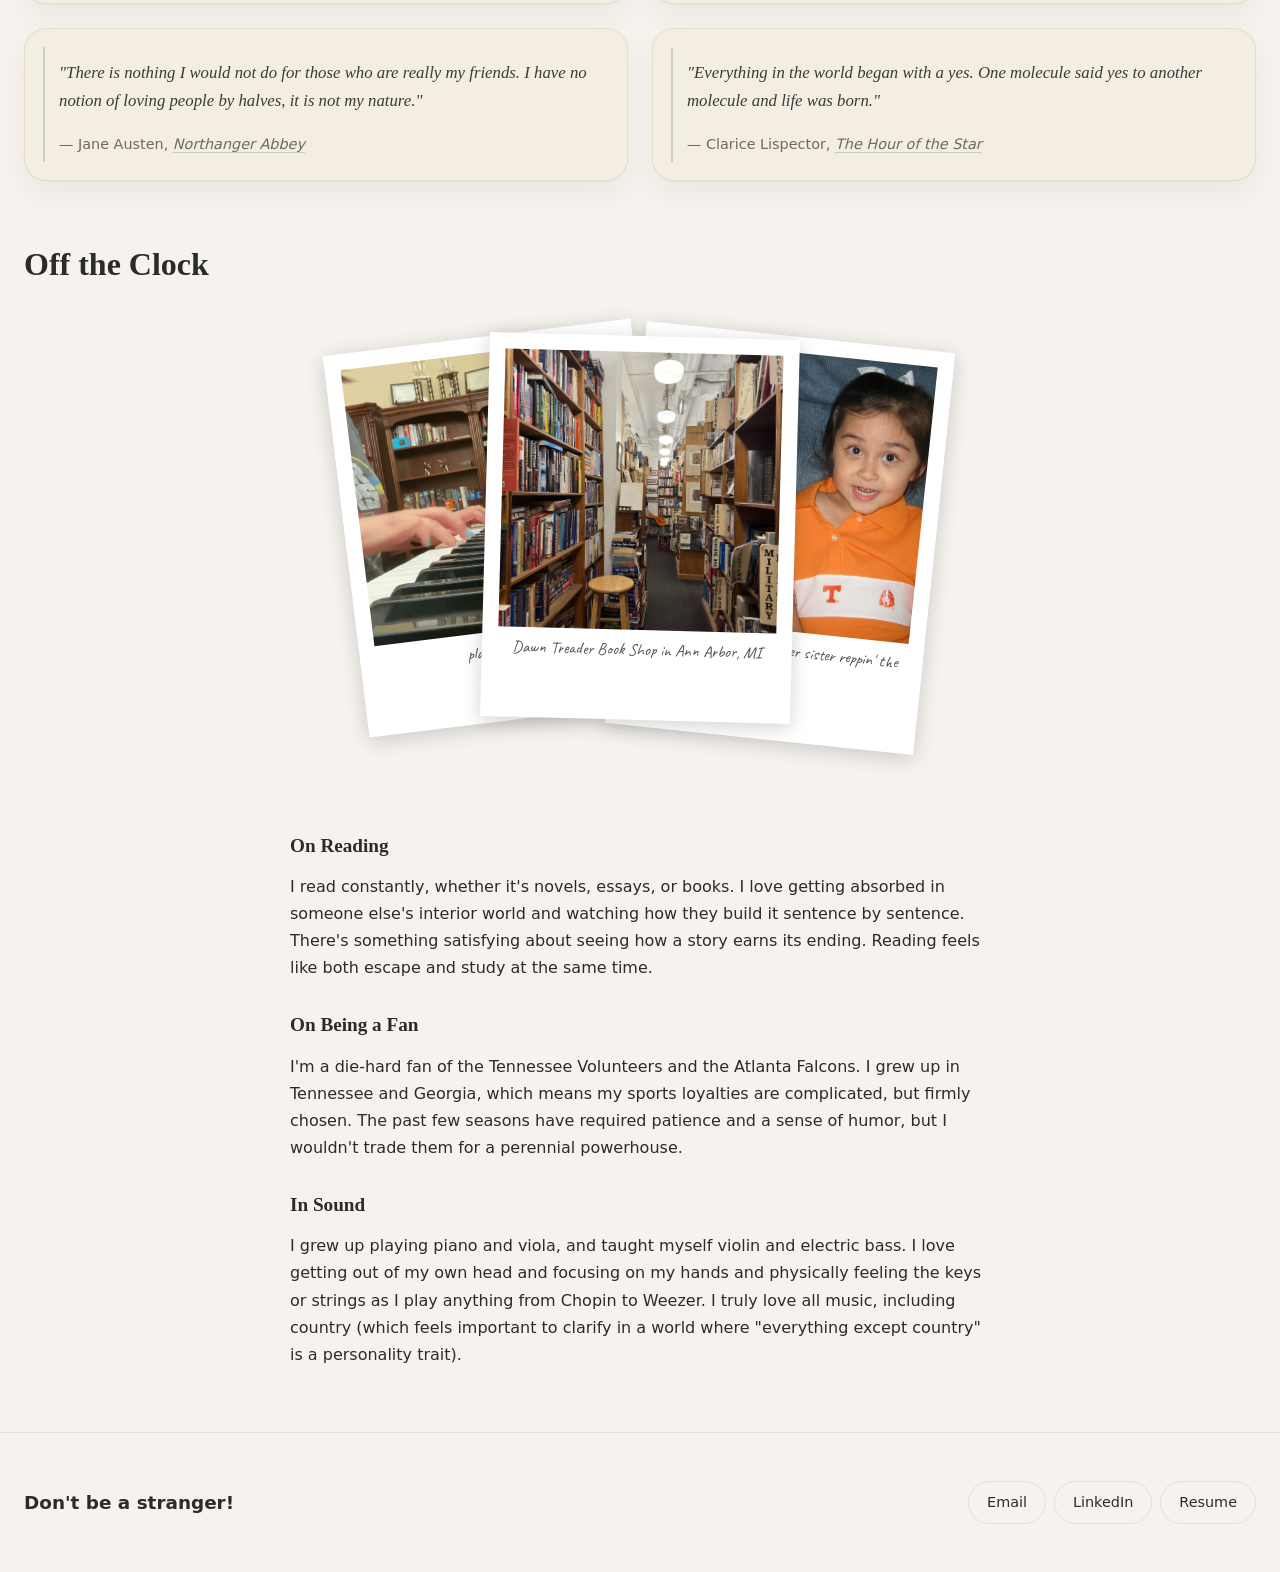
==== commit ff53b983: "added transitions in between each page" ====
--- a/about.html
+++ b/about.html
@@ -12,7 +12,7 @@
   <link rel="stylesheet" href="styles.css" />
 </head>
 
-<body>
+<body class="page-transition">
   <a class="skip-link" href="#main">Skip to content</a>
 
   <header class="site-header">
--- a/styles.css
+++ b/styles.css
@@ -1,3 +1,5 @@
+@import url('https://fonts.googleapis.com/css2?family=Hanken+Grotesk:wght@400;500;600&display=swap');
+
 /* ---------- Base + tokens ---------- */
 :root {
   --bg: #f6f3ef;
@@ -34,6 +36,12 @@
 /* ---------- Reset-ish ---------- */
 * {
   box-sizing: border-box;
+}
+
+/* ---------- Page transitions ---------- */
+.page-leaving {
+  opacity: 0 !important;
+  transition: opacity 0.15s ease !important;
 }
 
 .theme-transitioning *,
@@ -621,41 +629,105 @@
 
 /* ---------- Work grid ---------- */
 .projects-grid {
-  display: grid;
-  gap: var(--space-md);
-  grid-template-columns: 1fr;
+  display: flex;
+  flex-direction: column;
+  gap: var(--space-xxl);
   margin-bottom: var(--space-xxl);
-}
-
-@media (min-width: 900px) {
-  .projects-grid {
-    grid-template-columns: 1fr 1fr;
-  }
+  max-width: 900px;
+  margin-inline: auto;
 }
 
 .project-card {
   display: grid;
-  grid-template-columns: 1fr;
-  gap: var(--space-md);
-  padding: var(--space-md);
-  border-radius: var(--radius);
-  border: 1px solid var(--border);
-  background: var(--card);
+  grid-template-columns: 1fr 1fr;
+  gap: var(--space-xl);
+  padding: 0;
+  border: none;
+  background: transparent;
   text-decoration: none;
-}
-
-.project-card:hover {
-  outline: 1px solid color-mix(in srgb, var(--accent) 40%, transparent);
+  align-items: center;
+}
+
+.project-card:nth-child(even) .project-card__thumb {
+  order: -1;
+}
+
+.project-card__thumb a {
+  display: block;
+  width: 100%;
+  height: 100%;
+  border-radius: 14px;
+  overflow: hidden;
+  text-decoration: none;
+  color: var(--muted);
+  display: grid;
+  place-items: center;
+}
+
+.project-card__thumb a img {
+  width: 100%;
+  height: 100%;
+  object-fit: cover;
+  display: block;
+  border-radius: 14px;
+  box-shadow: 0 8px 24px rgba(0, 0, 0, 0.15);
+  transition: transform 0.25s ease, box-shadow 0.25s ease;
+}
+
+.project-card__thumb a:hover img {
+  transform: scale(1.03);
+  box-shadow: 0 14px 36px rgba(0, 0, 0, 0.22);
+}
+
+.project-card__thumb-link {
+  width: 100%;
+  height: 100%;
+  display: grid;
+  place-items: center;
+  border-radius: 14px;
+  transition: opacity 0.2s ease;
+}
+
+.project-card__thumb-link:hover {
+  opacity: 0.75;
+}
+
+.project-card__meta {
+  display: flex;
+  flex-direction: column;
+  gap: var(--space-sm);
+}
+
+.project-card__title {
+  margin-top: 0;
+  margin-bottom: 0;
+}
+
+.project-card__desc {
+  margin: 0;
 }
 
 .project-card__thumb {
   border-radius: 14px;
-  border: 1px dashed color-mix(in srgb, var(--accent) 30%, var(--border));
+  border: 1px solid var(--border);
   background: color-mix(in srgb, var(--accent) 5%, var(--bg));
-  min-height: 140px;
+  box-shadow: 0 4px 16px rgba(0, 0, 0, 0.50);
+  min-height: 300px;
   display: grid;
   place-items: center;
   color: var(--muted);
+  overflow: hidden;
+}
+
+
+@media (max-width: 640px) {
+  .project-card {
+    grid-template-columns: 1fr;
+  }
+
+  .project-card:nth-child(even) .project-card__thumb {
+    order: 0;
+  }
 }
 
 .tags {
@@ -666,10 +738,11 @@
 }
 
 .tag {
+  font-family: 'Hanken Grotesk', sans-serif;
   font-size: 0.8rem;
   padding: 4px 10px;
   border-radius: 999px;
-  border: 1px solid var(--border);
+  border: 1.5px solid var(--border);
   color: var(--muted);
 }
 
@@ -723,6 +796,18 @@
   background: color-mix(in srgb, #a07010 15%, transparent);
   border-color: color-mix(in srgb, #a07010 40%, transparent);
   color: #e0b040;
+}
+
+.tag--casestudy {
+  background: #fdecea;
+  border-color: #f0b4ae;
+  color: #b03a32;
+}
+
+[data-theme="dark"] .tag--casestudy {
+  background: color-mix(in srgb, #b03a32 15%, transparent);
+  border-color: color-mix(in srgb, #b03a32 40%, transparent);
+  color: #e88880;
 }
 
 /* ---------- Syllabus ---------- */
@@ -1194,6 +1279,137 @@
   box-shadow: 0 8px 32px rgba(0, 0, 0, 0.25);
 }
 
+.polaroid-stack--sm {
+  height: 500px;
+  margin-bottom: var(--space-xxl);
+}
+
+.polaroid-stack--sm .polaroid {
+  width: 420px;
+}
+
+.polaroid-stack--sm .polaroid[data-slot="left"] {
+  transform: translateX(calc(-50% - 130px)) rotate(-4deg);
+}
+
+.polaroid-stack--sm .polaroid[data-slot="center"] {
+  transform: translateX(-50%) rotate(0deg);
+}
+
+.polaroid-stack--sm .polaroid[data-slot="right"] {
+  transform: translateX(calc(-50% + 130px)) rotate(4deg);
+}
+
+.polaroid-stack--duo .polaroid[data-slot="left"] {
+  transform: translateX(calc(-50% - 110px)) rotate(-4deg);
+}
+
+.polaroid-stack--duo .polaroid[data-slot="center"] {
+  transform: translateX(calc(-50% + 110px)) rotate(2deg);
+}
+
+/* ---------- Design progression ---------- */
+.design-progression {
+  display: flex;
+  align-items: center;
+  gap: 16px;
+  margin-bottom: var(--space-xl);
+}
+
+.design-progression__step {
+  flex: 1;
+  min-width: 0;
+}
+
+.design-progression__step img {
+  width: 100%;
+  height: 430px;
+  object-fit: contain;
+  border-radius: 8px;
+  display: block;
+  filter: drop-shadow(0 4px 16px rgba(0, 0, 0, 0.35));
+}
+
+[data-theme="dark"] .design-progression__step img {
+  filter: none;
+}
+
+.design-progression__arrow {
+  font-size: 1.8rem;
+  color: var(--text);
+  flex-shrink: 0;
+  line-height: 1;
+}
+
+/* ---------- Prototype marquee ---------- */
+.proto-scroll-controls {
+  display: flex;
+  justify-content: flex-end;
+  margin-bottom: var(--space-sm);
+}
+
+.proto-scroll-btn {
+  border: 1px solid var(--border);
+  background: var(--card);
+  border-radius: 999px;
+  padding: 6px 14px;
+  cursor: pointer;
+  font-size: 0.8rem;
+  color: var(--text);
+}
+
+.proto-scroll {
+  overflow: hidden;
+  margin-bottom: var(--space-xl);
+}
+
+.proto-scroll__track {
+  display: flex;
+  gap: 12px;
+  width: max-content;
+  animation: proto-marquee 50s linear infinite;
+}
+
+.proto-scroll__track img {
+  height: 180px;
+  width: auto;
+  border-radius: 8px;
+  display: block;
+  flex-shrink: 0;
+}
+
+@keyframes proto-marquee {
+  0% {
+    transform: translateX(0);
+  }
+
+  100% {
+    transform: translateX(-50%);
+  }
+}
+
+.proto-scroll--paused {
+  overflow: visible;
+}
+
+.proto-scroll--paused .proto-scroll__track {
+  display: grid;
+  grid-template-columns: repeat(6, 1fr);
+  width: 100%;
+  gap: 12px;
+  animation: none;
+  transform: none;
+}
+
+.proto-scroll--paused .proto-scroll__track .proto-dupe {
+  display: none;
+}
+
+.proto-scroll--paused .proto-scroll__track img {
+  height: auto;
+  width: 100%;
+}
+
 .footer-inner {
   display: flex;
   justify-content: space-between;
@@ -1591,6 +1807,40 @@
   margin-bottom: var(--space-lg);
 }
 
+.challenge-cards {
+  display: grid;
+  grid-template-columns: repeat(3, 1fr);
+  gap: var(--space-md);
+  margin-bottom: var(--space-xl);
+}
+
+.challenge-card {
+  border: 1px solid var(--border);
+  border-radius: var(--radius);
+  padding: var(--space-lg);
+  background: var(--bg);
+}
+
+.challenge-card h3 {
+  font-family: ui-serif, Georgia, "Times New Roman", Times, serif;
+  font-size: 1.05rem;
+  font-weight: 700;
+  margin: 0 0 var(--space-sm);
+}
+
+.challenge-card p {
+  font-size: 0.88rem;
+  color: var(--muted);
+  line-height: 1.65;
+  margin: 0;
+}
+
+@media (max-width: 700px) {
+  .challenge-cards {
+    grid-template-columns: 1fr;
+  }
+}
+
 .case-rows {
   display: flex;
   flex-direction: column;
